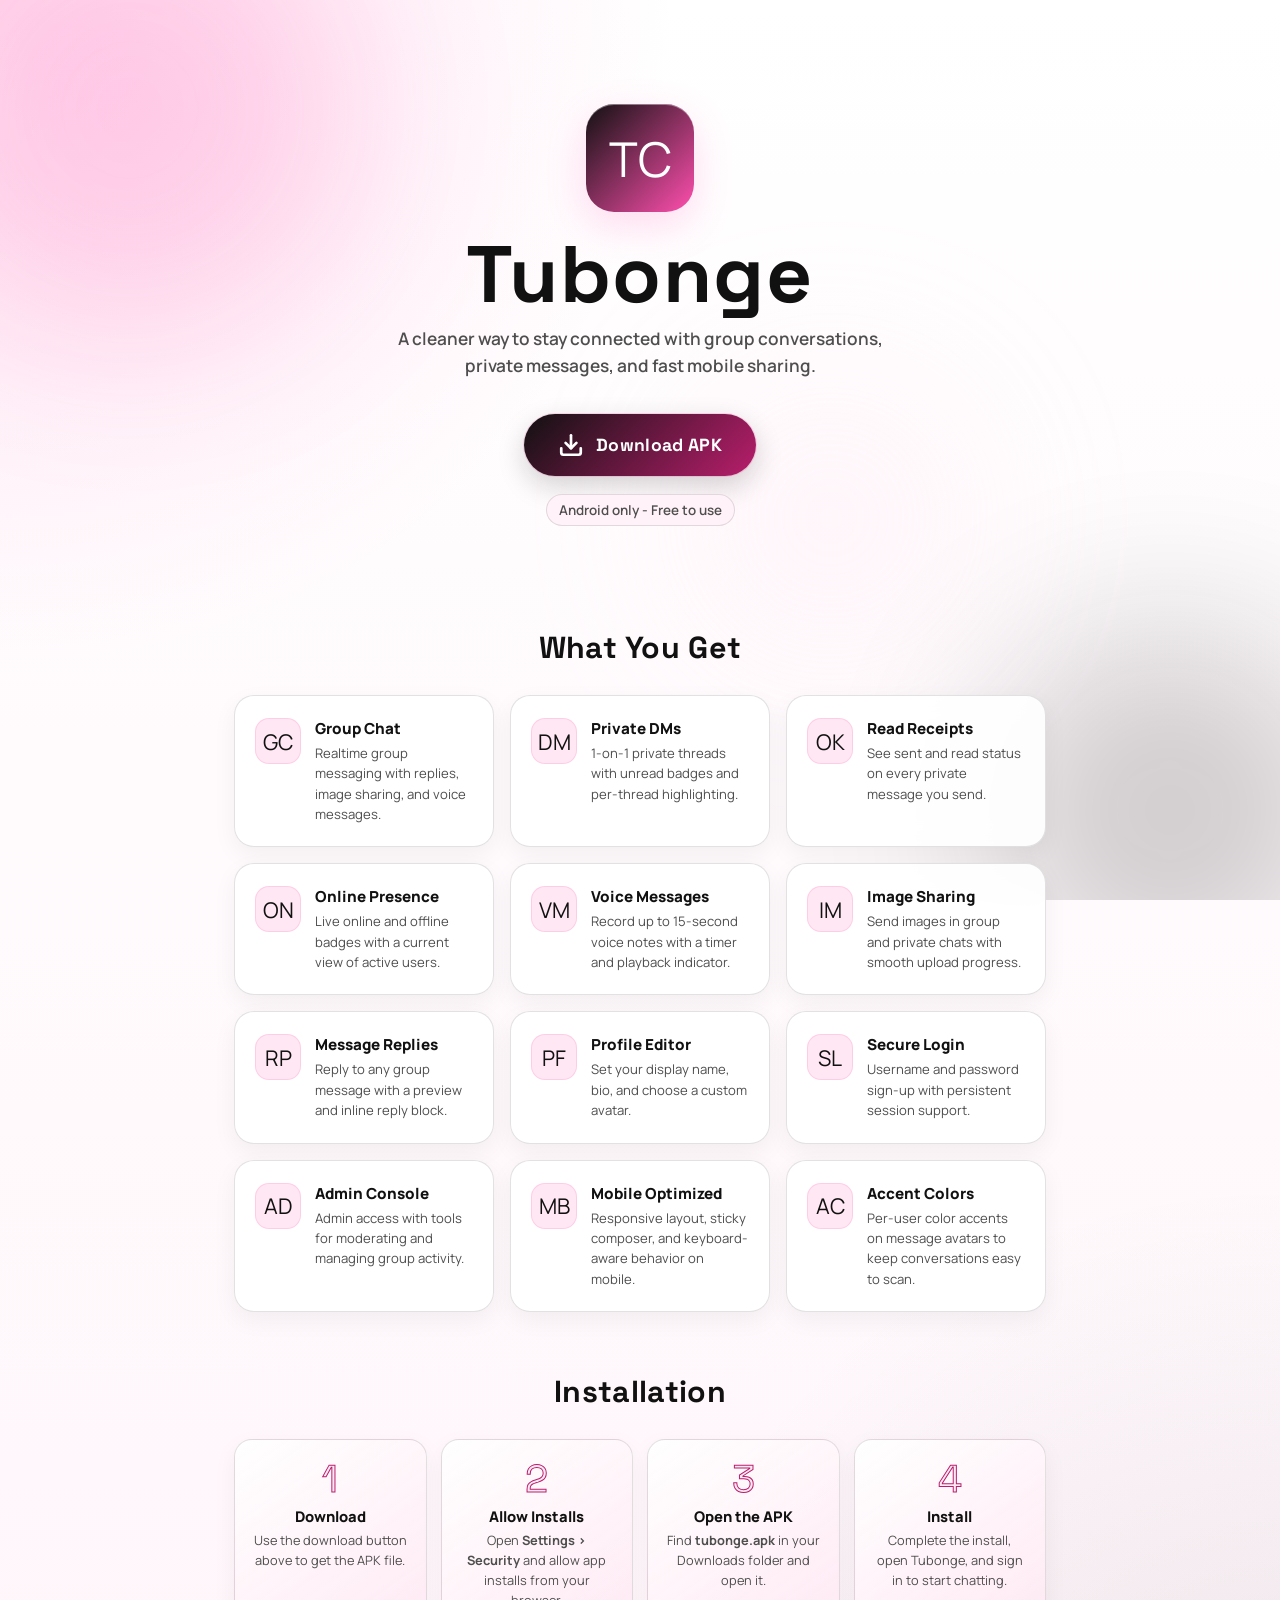
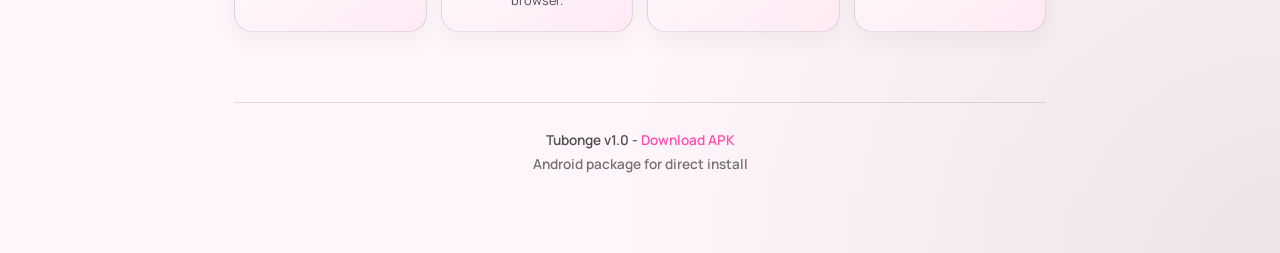
==== index.html @ a9ea0444 "good" ====
<!DOCTYPE html>
<html lang="en">
<head>
  <meta charset="UTF-8" />
  <meta name="viewport" content="width=device-width, initial-scale=1.0" />
  <title>Tubonge - Chat App</title>
  <link href="https://fonts.googleapis.com/css2?family=Manrope:wght@400;500;600;700;800&family=Space+Grotesk:wght@500;700&display=swap" rel="stylesheet" />
  <style>
    *, *::before, *::after { box-sizing: border-box; margin: 0; padding: 0; }

    :root {
      --ink: #111111;
      --ink-soft: #4e4e4e;
      --accent: #ff4fae;
      --accent-strong: #b81e6c;
      --pink-soft: #ffd8ea;
      --pink-mist: #fff2f8;
      --line: rgba(17, 17, 17, 0.12);
      --panel: rgba(255, 255, 255, 0.92);
      --surface: #ffffff;
      --surface-strong: #ffe8f3;
      --white: #ffffff;
    }

    html { scroll-behavior: smooth; }

    body {
      font-family: 'Manrope', sans-serif;
      background:
        radial-gradient(circle at top left, rgba(255, 79, 174, 0.16), transparent 30%),
        radial-gradient(circle at bottom right, rgba(17, 17, 17, 0.08), transparent 30%),
        linear-gradient(180deg, #ffffff 0%, #fff5fa 100%);
      color: var(--ink);
      min-height: 100vh;
      overflow-x: hidden;
    }

    .blob-bg {
      position: fixed;
      inset: 0;
      z-index: 0;
      pointer-events: none;
      overflow: hidden;
    }

    .blob {
      position: absolute;
      border-radius: 50%;
      filter: blur(90px);
      opacity: 0.2;
      animation: drift 14s ease-in-out infinite alternate;
    }

    .blob-1 {
      width: 440px;
      height: 440px;
      background: var(--accent);
      top: -110px;
      left: -90px;
      animation-duration: 16s;
    }

    .blob-2 {
      width: 360px;
      height: 360px;
      background: #111111;
      bottom: -90px;
      right: -70px;
      animation-duration: 12s;
      animation-delay: -4s;
    }

    .blob-3 {
      width: 280px;
      height: 280px;
      background: var(--pink-soft);
      top: 42%;
      left: 54%;
      animation-duration: 18s;
      animation-delay: -7s;
    }

    @keyframes drift {
      from { transform: translate(0, 0) scale(1); }
      to { transform: translate(28px, 36px) scale(1.06); }
    }

    .page {
      position: relative;
      z-index: 1;
      max-width: 860px;
      margin: 0 auto;
      padding: 44px 24px 80px;
    }

    .hero {
      text-align: center;
      padding: 60px 0 42px;
    }

    .app-icon {
      width: 108px;
      height: 108px;
      border-radius: 28px;
      background: linear-gradient(135deg, #111111 0%, var(--accent) 100%);
      margin: 0 auto 24px;
      display: flex;
      align-items: center;
      justify-content: center;
      font-size: 48px;
      color: var(--white);
      box-shadow: 0 14px 40px rgba(255, 79, 174, 0.2), 0 1px 0 rgba(255, 255, 255, 0.4) inset;
      animation: icon-pop 0.6s cubic-bezier(.34, 1.56, .64, 1) both;
    }

    @keyframes icon-pop {
      from { transform: scale(0.6) translateY(8px); opacity: 0; }
      to { transform: scale(1) translateY(0); opacity: 1; }
    }

    .hero h1 {
      font-family: 'Space Grotesk', sans-serif;
      font-size: clamp(3rem, 8vw, 5rem);
      letter-spacing: 0.02em;
      color: var(--ink);
      line-height: 0.96;
      margin-bottom: 12px;
      animation: slide-up 0.5s 0.1s ease both;
    }

    .hero .tagline {
      max-width: 520px;
      margin: 0 auto 34px;
      font-size: 1.08rem;
      color: var(--ink-soft);
      font-weight: 600;
      line-height: 1.6;
      animation: slide-up 0.5s 0.2s ease both;
    }

    @keyframes slide-up {
      from { transform: translateY(24px); opacity: 0; }
      to { transform: translateY(0); opacity: 1; }
    }

    .dl-wrap {
      display: flex;
      justify-content: center;
      gap: 14px;
      flex-wrap: wrap;
      margin-bottom: 18px;
      animation: slide-up 0.5s 0.3s ease both;
    }

    .btn-download {
      display: inline-flex;
      align-items: center;
      gap: 12px;
      background: linear-gradient(135deg, #111111 0%, var(--accent-strong) 100%);
      color: var(--white);
      font-family: 'Space Grotesk', sans-serif;
      font-size: 1.1rem;
      font-weight: 700;
      letter-spacing: 0.02em;
      padding: 18px 34px;
      border-radius: 999px;
      text-decoration: none;
      box-shadow: 0 10px 28px rgba(17, 17, 17, 0.18), 0 0 0 1px rgba(255, 79, 174, 0.18);
      transition: transform 0.18s ease, box-shadow 0.18s ease;
      cursor: pointer;
      border: none;
    }

    .btn-download:hover {
      transform: translateY(-3px);
      box-shadow: 0 16px 32px rgba(17, 17, 17, 0.22), 0 0 0 1px rgba(255, 79, 174, 0.32);
    }

    .btn-download:active { transform: scale(0.98); }
    .btn-download svg { flex-shrink: 0; }

    .dl-note {
      font-size: 0.84rem;
      color: var(--ink-soft);
      font-weight: 600;
      animation: slide-up 0.5s 0.35s ease both;
    }

    .dl-note span {
      display: inline-block;
      padding: 6px 12px;
      border-radius: 999px;
      background: var(--pink-mist);
      border: 1px solid var(--line);
    }

    .section-title {
      font-family: 'Space Grotesk', sans-serif;
      font-size: 1.9rem;
      letter-spacing: 0.01em;
      color: var(--ink);
      text-align: center;
      margin: 60px 0 28px;
    }

    .features {
      display: grid;
      grid-template-columns: repeat(auto-fill, minmax(230px, 1fr));
      gap: 16px;
    }

    .feat {
      background: var(--panel);
      backdrop-filter: blur(12px);
      border: 1px solid var(--line);
      border-radius: 20px;
      padding: 22px 20px;
      display: flex;
      align-items: flex-start;
      gap: 14px;
      transition: transform 0.2s ease, box-shadow 0.2s ease, border-color 0.2s ease;
      animation: slide-up 0.5s ease both;
      box-shadow: 0 8px 24px rgba(17, 17, 17, 0.05);
    }

    .feat:hover {
      transform: translateY(-4px);
      box-shadow: 0 14px 28px rgba(17, 17, 17, 0.08);
      border-color: rgba(255, 79, 174, 0.35);
    }

    .feat-icon {
      font-size: 1.35rem;
      flex-shrink: 0;
      width: 46px;
      height: 46px;
      background: var(--surface-strong);
      border: 1px solid rgba(255, 79, 174, 0.18);
      border-radius: 14px;
      display: flex;
      align-items: center;
      justify-content: center;
    }

    .feat-text h3 {
      font-size: 0.95rem;
      font-weight: 800;
      color: var(--ink);
      margin-bottom: 4px;
    }

    .feat-text p {
      font-size: 0.82rem;
      color: var(--ink-soft);
      line-height: 1.55;
    }

    .feat:nth-child(1)  { animation-delay: 0.05s; }
    .feat:nth-child(2)  { animation-delay: 0.10s; }
    .feat:nth-child(3)  { animation-delay: 0.15s; }
    .feat:nth-child(4)  { animation-delay: 0.20s; }
    .feat:nth-child(5)  { animation-delay: 0.25s; }
    .feat:nth-child(6)  { animation-delay: 0.30s; }
    .feat:nth-child(7)  { animation-delay: 0.35s; }
    .feat:nth-child(8)  { animation-delay: 0.40s; }
    .feat:nth-child(9)  { animation-delay: 0.45s; }
    .feat:nth-child(10) { animation-delay: 0.50s; }
    .feat:nth-child(11) { animation-delay: 0.55s; }
    .feat:nth-child(12) { animation-delay: 0.60s; }

    .steps { margin-top: 60px; }

    .steps-grid {
      display: grid;
      grid-template-columns: repeat(auto-fill, minmax(190px, 1fr));
      gap: 14px;
    }

    .step {
      background: linear-gradient(145deg, rgba(255, 255, 255, 0.96), rgba(255, 232, 243, 0.88));
      border-radius: 18px;
      padding: 20px 18px;
      text-align: center;
      border: 1px solid var(--line);
      position: relative;
      box-shadow: 0 8px 24px rgba(17, 17, 17, 0.05);
    }

    .step-num {
      font-family: 'Space Grotesk', sans-serif;
      font-size: 2.4rem;
      color: var(--surface-strong);
      line-height: 1;
      margin-bottom: 8px;
      -webkit-text-stroke: 1px var(--accent-strong);
    }

    .step h3 {
      font-size: 0.92rem;
      font-weight: 800;
      margin-bottom: 5px;
      color: var(--ink);
    }

    .step p {
      font-size: 0.8rem;
      color: var(--ink-soft);
      line-height: 1.55;
    }

    footer {
      text-align: center;
      margin-top: 70px;
      padding-top: 28px;
      border-top: 1px solid var(--line);
      font-size: 0.85rem;
      color: var(--ink-soft);
      font-weight: 600;
    }

    footer a {
      color: var(--accent);
      text-decoration: none;
    }

    footer a:hover { text-decoration: underline; }

    @media (max-width: 640px) {
      .page { padding: 32px 18px 64px; }
      .hero { padding-top: 42px; }
      .btn-download { width: 100%; justify-content: center; }
    }
  </style>
</head>
<body>
  <div class="blob-bg">
    <div class="blob blob-1"></div>
    <div class="blob blob-2"></div>
    <div class="blob blob-3"></div>
  </div>

  <div class="page">
    <div class="hero">
      <div class="app-icon">TC</div>
      <h1>Tubonge</h1>
      <p class="tagline">A cleaner way to stay connected with group conversations, private messages, and fast mobile sharing.</p>

      <div class="dl-wrap">
        <a class="btn-download" href="tubonge.apk" download id="dlBtn">
          <svg width="26" height="26" viewBox="0 0 24 24" fill="none" stroke="currentColor" stroke-width="2.5" stroke-linecap="round" stroke-linejoin="round" aria-hidden="true">
            <path d="M21 15v4a2 2 0 0 1-2 2H5a2 2 0 0 1-2-2v-4" />
            <polyline points="7 10 12 15 17 10" />
            <line x1="12" y1="15" x2="12" y2="3" />
          </svg>
          Download APK
        </a>
      </div>

      <p class="dl-note"><span>Android only - Free to use</span></p>
    </div>

    <h2 class="section-title">What You Get</h2>
    <div class="features">
      <div class="feat">
        <div class="feat-icon">GC</div>
        <div class="feat-text">
          <h3>Group Chat</h3>
          <p>Realtime group messaging with replies, image sharing, and voice messages.</p>
        </div>
      </div>
      <div class="feat">
        <div class="feat-icon">DM</div>
        <div class="feat-text">
          <h3>Private DMs</h3>
          <p>1-on-1 private threads with unread badges and per-thread highlighting.</p>
        </div>
      </div>
      <div class="feat">
        <div class="feat-icon">OK</div>
        <div class="feat-text">
          <h3>Read Receipts</h3>
          <p>See sent and read status on every private message you send.</p>
        </div>
      </div>
      <div class="feat">
        <div class="feat-icon">ON</div>
        <div class="feat-text">
          <h3>Online Presence</h3>
          <p>Live online and offline badges with a current view of active users.</p>
        </div>
      </div>
      <div class="feat">
        <div class="feat-icon">VM</div>
        <div class="feat-text">
          <h3>Voice Messages</h3>
          <p>Record up to 15-second voice notes with a timer and playback indicator.</p>
        </div>
      </div>
      <div class="feat">
        <div class="feat-icon">IM</div>
        <div class="feat-text">
          <h3>Image Sharing</h3>
          <p>Send images in group and private chats with smooth upload progress.</p>
        </div>
      </div>
      <div class="feat">
        <div class="feat-icon">RP</div>
        <div class="feat-text">
          <h3>Message Replies</h3>
          <p>Reply to any group message with a preview and inline reply block.</p>
        </div>
      </div>
      <div class="feat">
        <div class="feat-icon">PF</div>
        <div class="feat-text">
          <h3>Profile Editor</h3>
          <p>Set your display name, bio, and choose a custom avatar.</p>
        </div>
      </div>
      <div class="feat">
        <div class="feat-icon">SL</div>
        <div class="feat-text">
          <h3>Secure Login</h3>
          <p>Username and password sign-up with persistent session support.</p>
        </div>
      </div>
      <div class="feat">
        <div class="feat-icon">AD</div>
        <div class="feat-text">
          <h3>Admin Console</h3>
          <p>Admin access with tools for moderating and managing group activity.</p>
        </div>
      </div>
      <div class="feat">
        <div class="feat-icon">MB</div>
        <div class="feat-text">
          <h3>Mobile Optimized</h3>
          <p>Responsive layout, sticky composer, and keyboard-aware behavior on mobile.</p>
        </div>
      </div>
      <div class="feat">
        <div class="feat-icon">AC</div>
        <div class="feat-text">
          <h3>Accent Colors</h3>
          <p>Per-user color accents on message avatars to keep conversations easy to scan.</p>
        </div>
      </div>
    </div>

    <div class="steps">
      <h2 class="section-title">Installation</h2>
      <div class="steps-grid">
        <div class="step">
          <div class="step-num">1</div>
          <h3>Download</h3>
          <p>Use the download button above to get the APK file.</p>
        </div>
        <div class="step">
          <div class="step-num">2</div>
          <h3>Allow Installs</h3>
          <p>Open <strong>Settings &gt; Security</strong> and allow app installs from your browser.</p>
        </div>
        <div class="step">
          <div class="step-num">3</div>
          <h3>Open the APK</h3>
          <p>Find <strong>tubonge.apk</strong> in your Downloads folder and open it.</p>
        </div>
        <div class="step">
          <div class="step-num">4</div>
          <h3>Install</h3>
          <p>Complete the install, open Tubonge, and sign in to start chatting.</p>
        </div>
      </div>
    </div>

    <footer>
      <p>Tubonge v1.0 - <a href="tubonge.apk" download>Download APK</a></p>
      <p style="margin-top: 6px; opacity: 0.78;">Android package for direct install</p>
    </footer>
  </div>
</body>
</html>
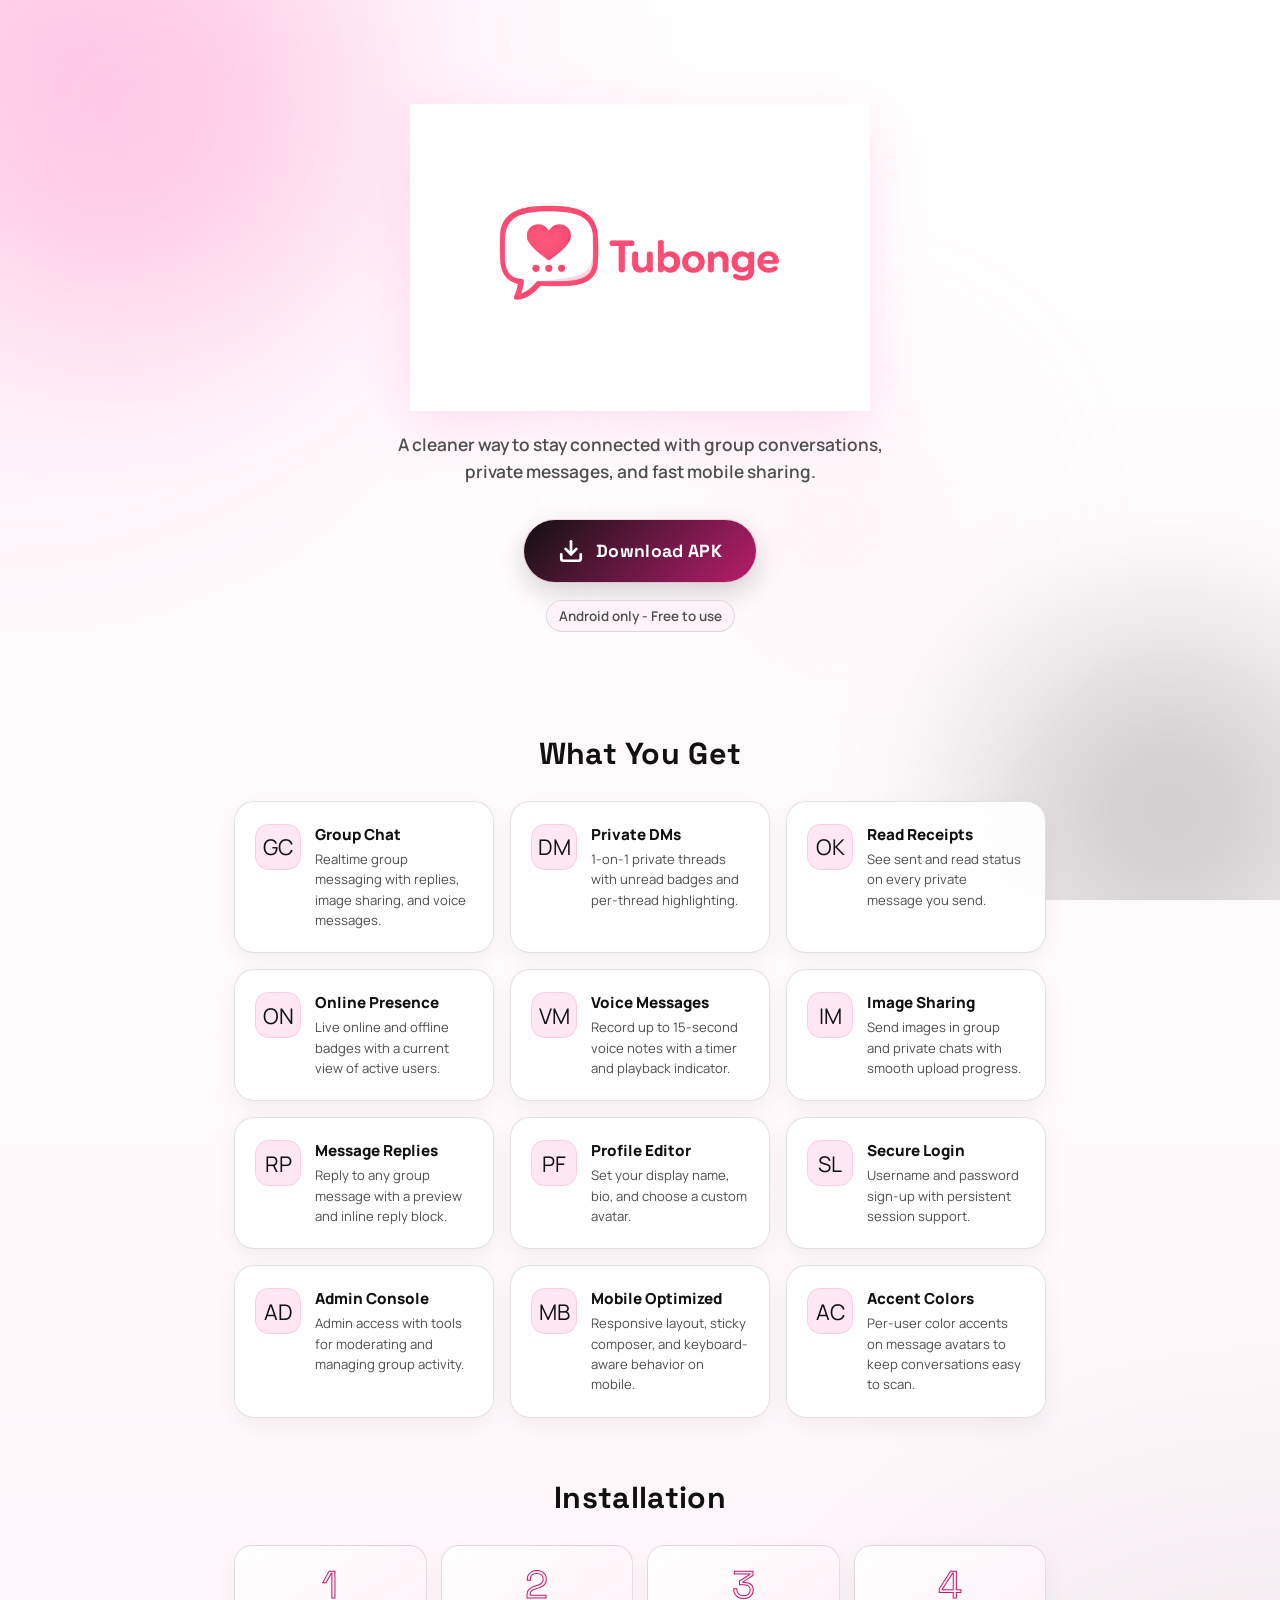
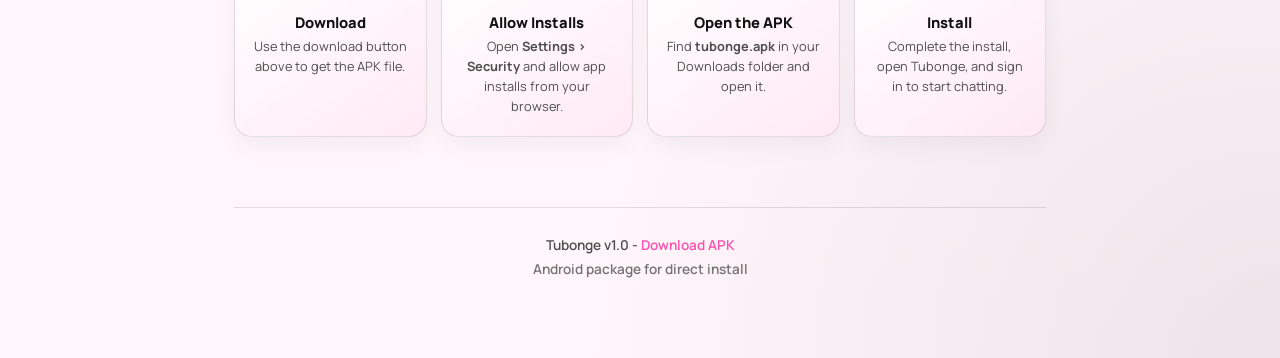
==== commit 50819474: "logo" ====
--- a/index.html
+++ b/index.html
@@ -98,24 +98,29 @@
       padding: 60px 0 42px;
     }
 
-    .app-icon {
-      width: 108px;
-      height: 108px;
-      border-radius: 28px;
-      background: linear-gradient(135deg, #111111 0%, var(--accent) 100%);
-      margin: 0 auto 24px;
-      display: flex;
-      align-items: center;
-      justify-content: center;
-      font-size: 48px;
-      color: var(--white);
-      box-shadow: 0 14px 40px rgba(255, 79, 174, 0.2), 0 1px 0 rgba(255, 255, 255, 0.4) inset;
+    .hero-logo {
+      display: block;
+      width: min(460px, 88vw);
+      margin: 0 auto 20px;
+      filter: drop-shadow(0 16px 30px rgba(255, 79, 174, 0.16));
       animation: icon-pop 0.6s cubic-bezier(.34, 1.56, .64, 1) both;
     }
 
     @keyframes icon-pop {
       from { transform: scale(0.6) translateY(8px); opacity: 0; }
       to { transform: scale(1) translateY(0); opacity: 1; }
+    }
+
+    .sr-only {
+      position: absolute;
+      width: 1px;
+      height: 1px;
+      padding: 0;
+      margin: -1px;
+      overflow: hidden;
+      clip: rect(0, 0, 0, 0);
+      white-space: nowrap;
+      border: 0;
     }
 
     .hero h1 {
@@ -341,8 +346,8 @@
 
   <div class="page">
     <div class="hero">
-      <div class="app-icon">TC</div>
-      <h1>Tubonge</h1>
+      <img class="hero-logo" src="logo2.png" alt="Tubonge logo" loading="eager" decoding="async" />
+      <h1 class="sr-only">Tubonge</h1>
       <p class="tagline">A cleaner way to stay connected with group conversations, private messages, and fast mobile sharing.</p>
 
       <div class="dl-wrap">
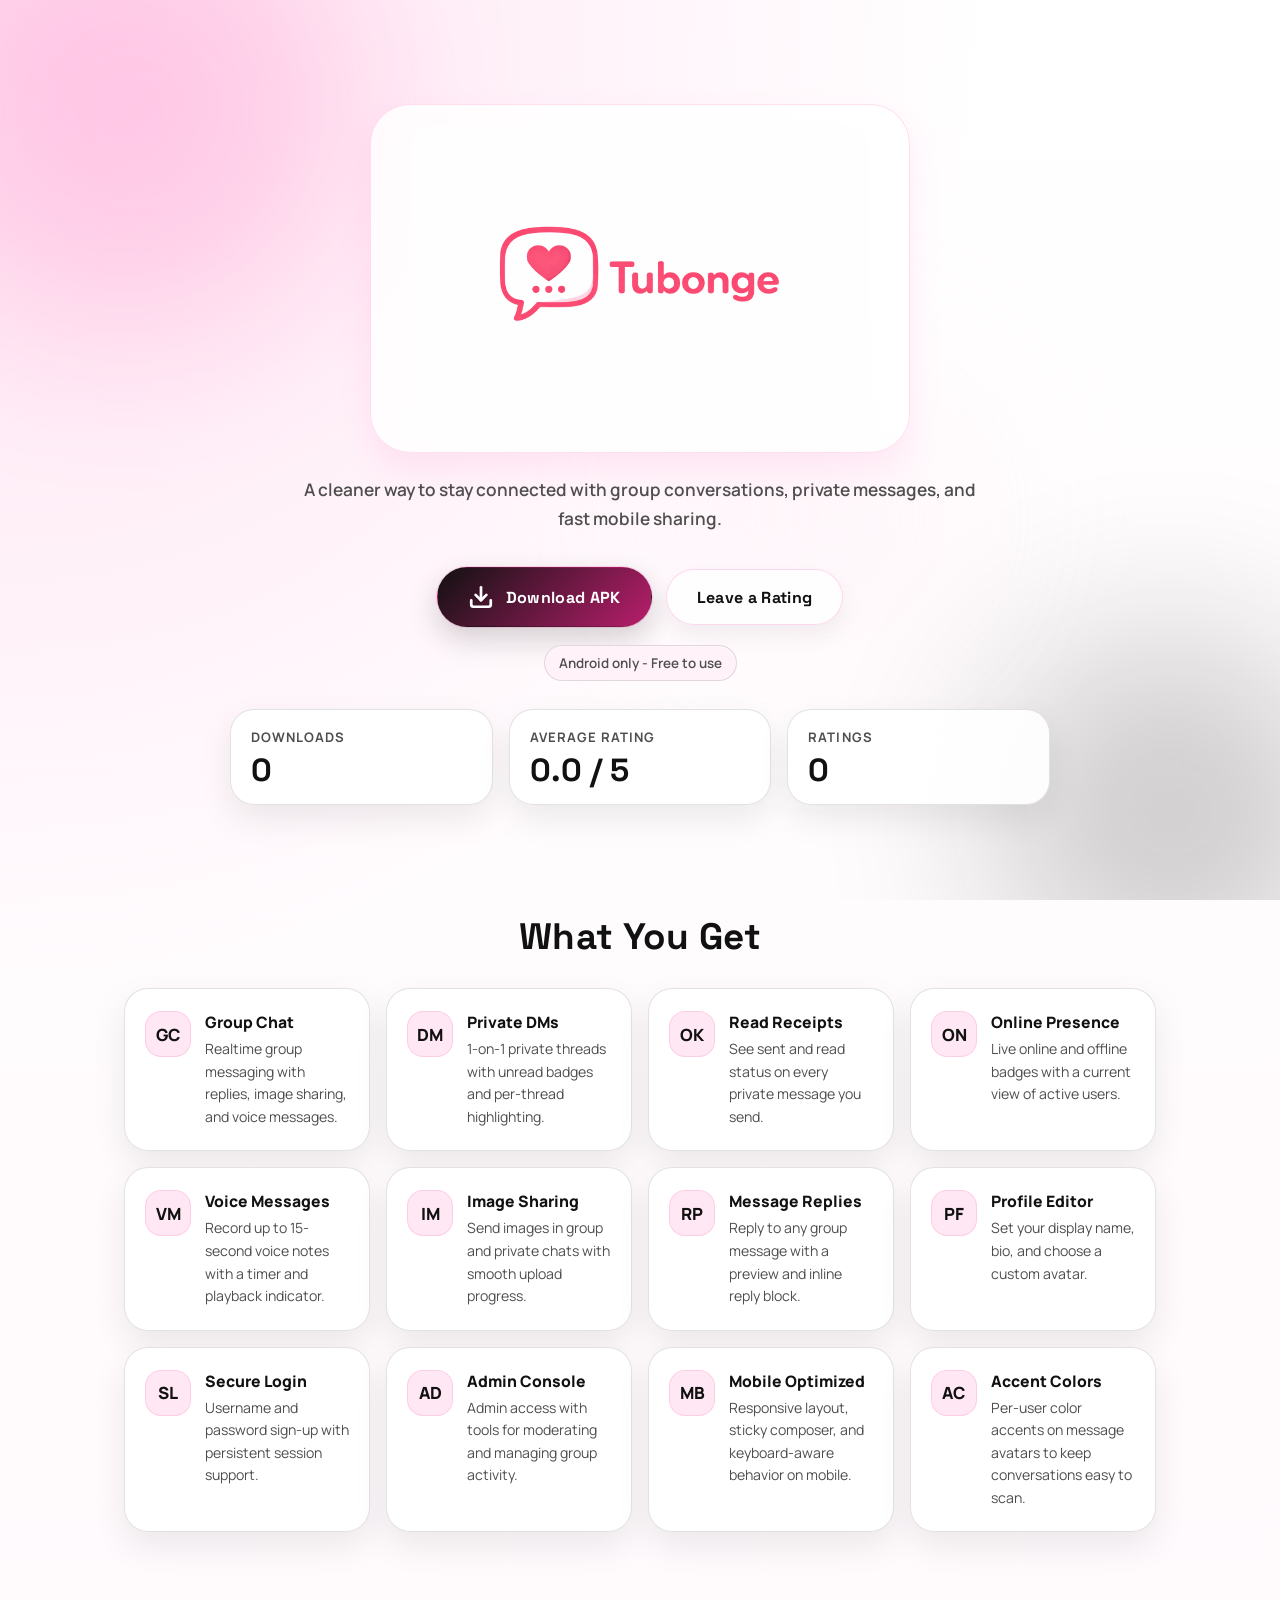
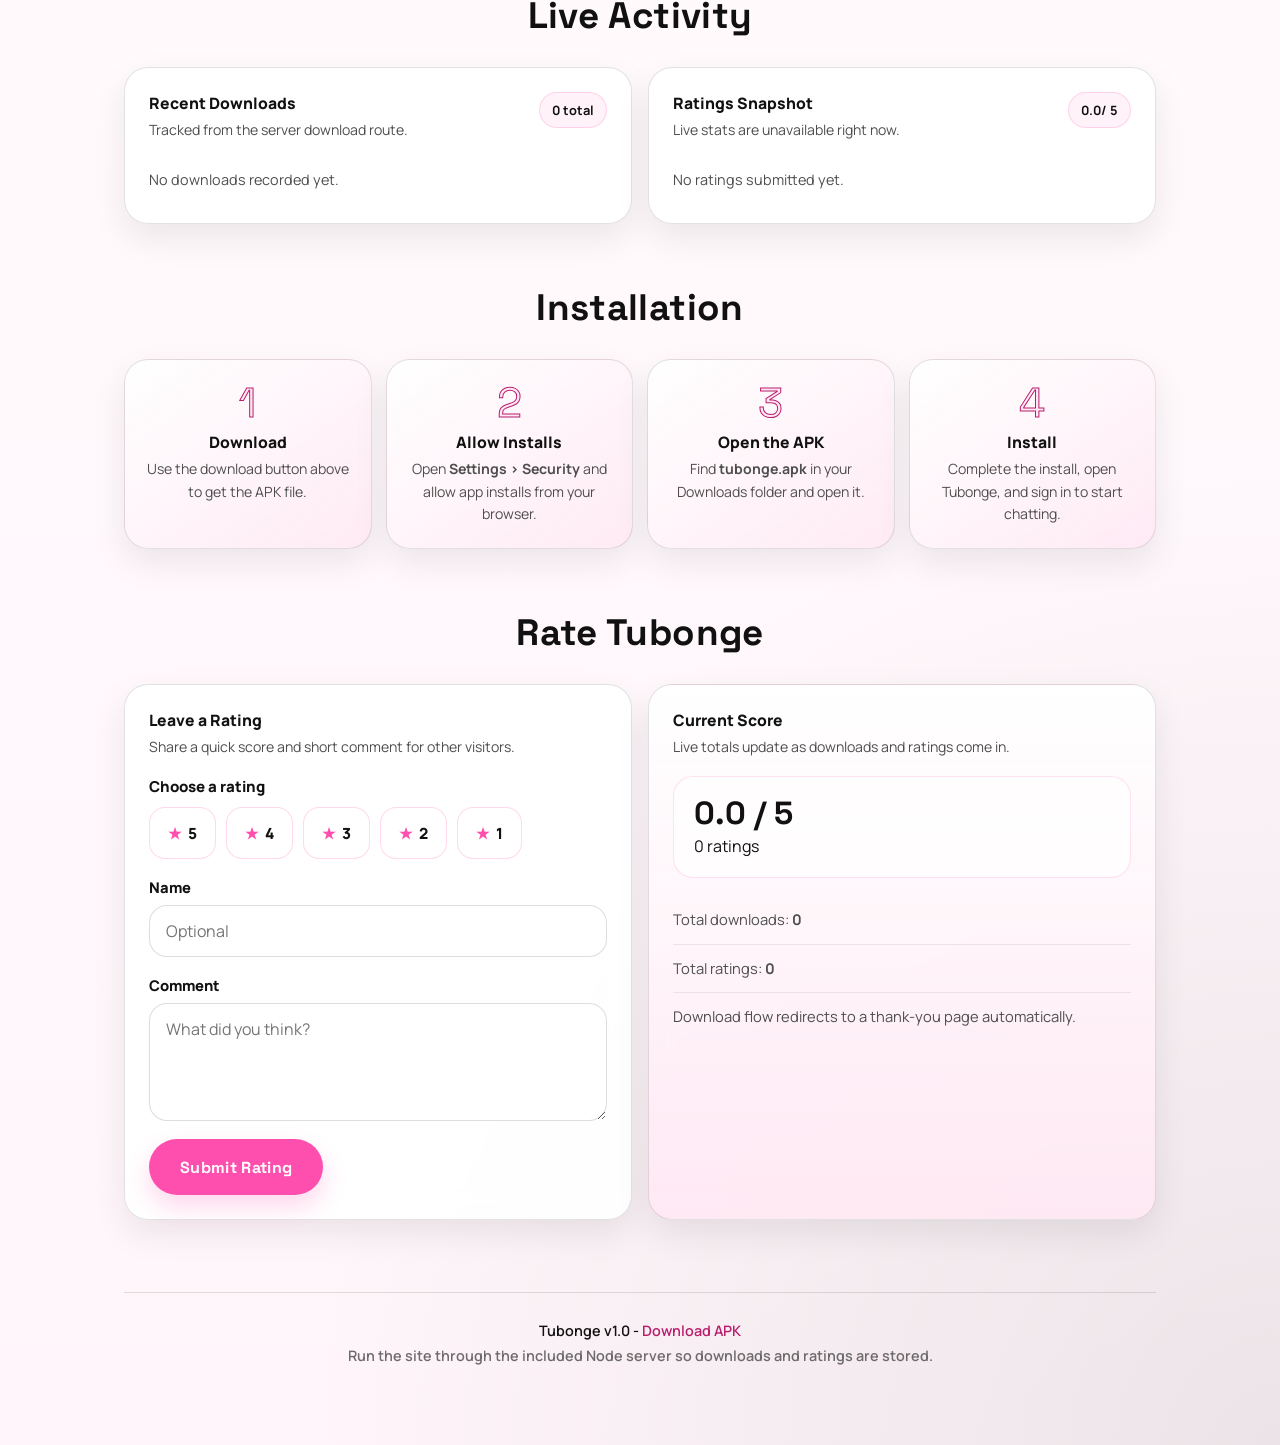
==== commit e19b4964: "thank u page download counter" ====
--- a/index.html
+++ b/index.html
@@ -4,354 +4,28 @@
   <meta charset="UTF-8" />
   <meta name="viewport" content="width=device-width, initial-scale=1.0" />
   <title>Tubonge - Chat App</title>
+  <link rel="preconnect" href="https://fonts.googleapis.com" />
+  <link rel="preconnect" href="https://fonts.gstatic.com" crossorigin />
   <link href="https://fonts.googleapis.com/css2?family=Manrope:wght@400;500;600;700;800&family=Space+Grotesk:wght@500;700&display=swap" rel="stylesheet" />
-  <style>
-    *, *::before, *::after { box-sizing: border-box; margin: 0; padding: 0; }
-
-    :root {
-      --ink: #111111;
-      --ink-soft: #4e4e4e;
-      --accent: #ff4fae;
-      --accent-strong: #b81e6c;
-      --pink-soft: #ffd8ea;
-      --pink-mist: #fff2f8;
-      --line: rgba(17, 17, 17, 0.12);
-      --panel: rgba(255, 255, 255, 0.92);
-      --surface: #ffffff;
-      --surface-strong: #ffe8f3;
-      --white: #ffffff;
-    }
-
-    html { scroll-behavior: smooth; }
-
-    body {
-      font-family: 'Manrope', sans-serif;
-      background:
-        radial-gradient(circle at top left, rgba(255, 79, 174, 0.16), transparent 30%),
-        radial-gradient(circle at bottom right, rgba(17, 17, 17, 0.08), transparent 30%),
-        linear-gradient(180deg, #ffffff 0%, #fff5fa 100%);
-      color: var(--ink);
-      min-height: 100vh;
-      overflow-x: hidden;
-    }
-
-    .blob-bg {
-      position: fixed;
-      inset: 0;
-      z-index: 0;
-      pointer-events: none;
-      overflow: hidden;
-    }
-
-    .blob {
-      position: absolute;
-      border-radius: 50%;
-      filter: blur(90px);
-      opacity: 0.2;
-      animation: drift 14s ease-in-out infinite alternate;
-    }
-
-    .blob-1 {
-      width: 440px;
-      height: 440px;
-      background: var(--accent);
-      top: -110px;
-      left: -90px;
-      animation-duration: 16s;
-    }
-
-    .blob-2 {
-      width: 360px;
-      height: 360px;
-      background: #111111;
-      bottom: -90px;
-      right: -70px;
-      animation-duration: 12s;
-      animation-delay: -4s;
-    }
-
-    .blob-3 {
-      width: 280px;
-      height: 280px;
-      background: var(--pink-soft);
-      top: 42%;
-      left: 54%;
-      animation-duration: 18s;
-      animation-delay: -7s;
-    }
-
-    @keyframes drift {
-      from { transform: translate(0, 0) scale(1); }
-      to { transform: translate(28px, 36px) scale(1.06); }
-    }
-
-    .page {
-      position: relative;
-      z-index: 1;
-      max-width: 860px;
-      margin: 0 auto;
-      padding: 44px 24px 80px;
-    }
-
-    .hero {
-      text-align: center;
-      padding: 60px 0 42px;
-    }
-
-    .hero-logo {
-      display: block;
-      width: min(460px, 88vw);
-      margin: 0 auto 20px;
-      filter: drop-shadow(0 16px 30px rgba(255, 79, 174, 0.16));
-      animation: icon-pop 0.6s cubic-bezier(.34, 1.56, .64, 1) both;
-    }
-
-    @keyframes icon-pop {
-      from { transform: scale(0.6) translateY(8px); opacity: 0; }
-      to { transform: scale(1) translateY(0); opacity: 1; }
-    }
-
-    .sr-only {
-      position: absolute;
-      width: 1px;
-      height: 1px;
-      padding: 0;
-      margin: -1px;
-      overflow: hidden;
-      clip: rect(0, 0, 0, 0);
-      white-space: nowrap;
-      border: 0;
-    }
-
-    .hero h1 {
-      font-family: 'Space Grotesk', sans-serif;
-      font-size: clamp(3rem, 8vw, 5rem);
-      letter-spacing: 0.02em;
-      color: var(--ink);
-      line-height: 0.96;
-      margin-bottom: 12px;
-      animation: slide-up 0.5s 0.1s ease both;
-    }
-
-    .hero .tagline {
-      max-width: 520px;
-      margin: 0 auto 34px;
-      font-size: 1.08rem;
-      color: var(--ink-soft);
-      font-weight: 600;
-      line-height: 1.6;
-      animation: slide-up 0.5s 0.2s ease both;
-    }
-
-    @keyframes slide-up {
-      from { transform: translateY(24px); opacity: 0; }
-      to { transform: translateY(0); opacity: 1; }
-    }
-
-    .dl-wrap {
-      display: flex;
-      justify-content: center;
-      gap: 14px;
-      flex-wrap: wrap;
-      margin-bottom: 18px;
-      animation: slide-up 0.5s 0.3s ease both;
-    }
-
-    .btn-download {
-      display: inline-flex;
-      align-items: center;
-      gap: 12px;
-      background: linear-gradient(135deg, #111111 0%, var(--accent-strong) 100%);
-      color: var(--white);
-      font-family: 'Space Grotesk', sans-serif;
-      font-size: 1.1rem;
-      font-weight: 700;
-      letter-spacing: 0.02em;
-      padding: 18px 34px;
-      border-radius: 999px;
-      text-decoration: none;
-      box-shadow: 0 10px 28px rgba(17, 17, 17, 0.18), 0 0 0 1px rgba(255, 79, 174, 0.18);
-      transition: transform 0.18s ease, box-shadow 0.18s ease;
-      cursor: pointer;
-      border: none;
-    }
-
-    .btn-download:hover {
-      transform: translateY(-3px);
-      box-shadow: 0 16px 32px rgba(17, 17, 17, 0.22), 0 0 0 1px rgba(255, 79, 174, 0.32);
-    }
-
-    .btn-download:active { transform: scale(0.98); }
-    .btn-download svg { flex-shrink: 0; }
-
-    .dl-note {
-      font-size: 0.84rem;
-      color: var(--ink-soft);
-      font-weight: 600;
-      animation: slide-up 0.5s 0.35s ease both;
-    }
-
-    .dl-note span {
-      display: inline-block;
-      padding: 6px 12px;
-      border-radius: 999px;
-      background: var(--pink-mist);
-      border: 1px solid var(--line);
-    }
-
-    .section-title {
-      font-family: 'Space Grotesk', sans-serif;
-      font-size: 1.9rem;
-      letter-spacing: 0.01em;
-      color: var(--ink);
-      text-align: center;
-      margin: 60px 0 28px;
-    }
-
-    .features {
-      display: grid;
-      grid-template-columns: repeat(auto-fill, minmax(230px, 1fr));
-      gap: 16px;
-    }
-
-    .feat {
-      background: var(--panel);
-      backdrop-filter: blur(12px);
-      border: 1px solid var(--line);
-      border-radius: 20px;
-      padding: 22px 20px;
-      display: flex;
-      align-items: flex-start;
-      gap: 14px;
-      transition: transform 0.2s ease, box-shadow 0.2s ease, border-color 0.2s ease;
-      animation: slide-up 0.5s ease both;
-      box-shadow: 0 8px 24px rgba(17, 17, 17, 0.05);
-    }
-
-    .feat:hover {
-      transform: translateY(-4px);
-      box-shadow: 0 14px 28px rgba(17, 17, 17, 0.08);
-      border-color: rgba(255, 79, 174, 0.35);
-    }
-
-    .feat-icon {
-      font-size: 1.35rem;
-      flex-shrink: 0;
-      width: 46px;
-      height: 46px;
-      background: var(--surface-strong);
-      border: 1px solid rgba(255, 79, 174, 0.18);
-      border-radius: 14px;
-      display: flex;
-      align-items: center;
-      justify-content: center;
-    }
-
-    .feat-text h3 {
-      font-size: 0.95rem;
-      font-weight: 800;
-      color: var(--ink);
-      margin-bottom: 4px;
-    }
-
-    .feat-text p {
-      font-size: 0.82rem;
-      color: var(--ink-soft);
-      line-height: 1.55;
-    }
-
-    .feat:nth-child(1)  { animation-delay: 0.05s; }
-    .feat:nth-child(2)  { animation-delay: 0.10s; }
-    .feat:nth-child(3)  { animation-delay: 0.15s; }
-    .feat:nth-child(4)  { animation-delay: 0.20s; }
-    .feat:nth-child(5)  { animation-delay: 0.25s; }
-    .feat:nth-child(6)  { animation-delay: 0.30s; }
-    .feat:nth-child(7)  { animation-delay: 0.35s; }
-    .feat:nth-child(8)  { animation-delay: 0.40s; }
-    .feat:nth-child(9)  { animation-delay: 0.45s; }
-    .feat:nth-child(10) { animation-delay: 0.50s; }
-    .feat:nth-child(11) { animation-delay: 0.55s; }
-    .feat:nth-child(12) { animation-delay: 0.60s; }
-
-    .steps { margin-top: 60px; }
-
-    .steps-grid {
-      display: grid;
-      grid-template-columns: repeat(auto-fill, minmax(190px, 1fr));
-      gap: 14px;
-    }
-
-    .step {
-      background: linear-gradient(145deg, rgba(255, 255, 255, 0.96), rgba(255, 232, 243, 0.88));
-      border-radius: 18px;
-      padding: 20px 18px;
-      text-align: center;
-      border: 1px solid var(--line);
-      position: relative;
-      box-shadow: 0 8px 24px rgba(17, 17, 17, 0.05);
-    }
-
-    .step-num {
-      font-family: 'Space Grotesk', sans-serif;
-      font-size: 2.4rem;
-      color: var(--surface-strong);
-      line-height: 1;
-      margin-bottom: 8px;
-      -webkit-text-stroke: 1px var(--accent-strong);
-    }
-
-    .step h3 {
-      font-size: 0.92rem;
-      font-weight: 800;
-      margin-bottom: 5px;
-      color: var(--ink);
-    }
-
-    .step p {
-      font-size: 0.8rem;
-      color: var(--ink-soft);
-      line-height: 1.55;
-    }
-
-    footer {
-      text-align: center;
-      margin-top: 70px;
-      padding-top: 28px;
-      border-top: 1px solid var(--line);
-      font-size: 0.85rem;
-      color: var(--ink-soft);
-      font-weight: 600;
-    }
-
-    footer a {
-      color: var(--accent);
-      text-decoration: none;
-    }
-
-    footer a:hover { text-decoration: underline; }
-
-    @media (max-width: 640px) {
-      .page { padding: 32px 18px 64px; }
-      .hero { padding-top: 42px; }
-      .btn-download { width: 100%; justify-content: center; }
-    }
-  </style>
+  <link rel="stylesheet" href="styles.css" />
 </head>
 <body>
-  <div class="blob-bg">
+  <div class="blob-bg" aria-hidden="true">
     <div class="blob blob-1"></div>
     <div class="blob blob-2"></div>
     <div class="blob blob-3"></div>
   </div>
 
-  <div class="page">
-    <div class="hero">
-      <img class="hero-logo" src="logo2.png" alt="Tubonge logo" loading="eager" decoding="async" />
+  <main class="page">
+    <section class="hero">
+      <div class="hero-brand">
+        <img class="hero-logo" src="logo2.png" alt="Tubonge logo" loading="eager" decoding="async" />
+      </div>
       <h1 class="sr-only">Tubonge</h1>
       <p class="tagline">A cleaner way to stay connected with group conversations, private messages, and fast mobile sharing.</p>
 
       <div class="dl-wrap">
-        <a class="btn-download" href="tubonge.apk" download id="dlBtn">
+        <a class="btn-download" href="/download/tubonge.apk" download id="dlBtn">
           <svg width="26" height="26" viewBox="0 0 24 24" fill="none" stroke="currentColor" stroke-width="2.5" stroke-linecap="round" stroke-linejoin="round" aria-hidden="true">
             <path d="M21 15v4a2 2 0 0 1-2 2H5a2 2 0 0 1-2-2v-4" />
             <polyline points="7 10 12 15 17 10" />
@@ -359,129 +33,255 @@
           </svg>
           Download APK
         </a>
+        <a class="btn-secondary" href="#rating-section">Leave a Rating</a>
       </div>
 
       <p class="dl-note"><span>Android only - Free to use</span></p>
-    </div>
-
-    <h2 class="section-title">What You Get</h2>
-    <div class="features">
-      <div class="feat">
-        <div class="feat-icon">GC</div>
-        <div class="feat-text">
-          <h3>Group Chat</h3>
-          <p>Realtime group messaging with replies, image sharing, and voice messages.</p>
-        </div>
-      </div>
-      <div class="feat">
-        <div class="feat-icon">DM</div>
-        <div class="feat-text">
-          <h3>Private DMs</h3>
-          <p>1-on-1 private threads with unread badges and per-thread highlighting.</p>
-        </div>
-      </div>
-      <div class="feat">
-        <div class="feat-icon">OK</div>
-        <div class="feat-text">
-          <h3>Read Receipts</h3>
-          <p>See sent and read status on every private message you send.</p>
-        </div>
-      </div>
-      <div class="feat">
-        <div class="feat-icon">ON</div>
-        <div class="feat-text">
-          <h3>Online Presence</h3>
-          <p>Live online and offline badges with a current view of active users.</p>
-        </div>
-      </div>
-      <div class="feat">
-        <div class="feat-icon">VM</div>
-        <div class="feat-text">
-          <h3>Voice Messages</h3>
-          <p>Record up to 15-second voice notes with a timer and playback indicator.</p>
-        </div>
-      </div>
-      <div class="feat">
-        <div class="feat-icon">IM</div>
-        <div class="feat-text">
-          <h3>Image Sharing</h3>
-          <p>Send images in group and private chats with smooth upload progress.</p>
-        </div>
-      </div>
-      <div class="feat">
-        <div class="feat-icon">RP</div>
-        <div class="feat-text">
-          <h3>Message Replies</h3>
-          <p>Reply to any group message with a preview and inline reply block.</p>
-        </div>
-      </div>
-      <div class="feat">
-        <div class="feat-icon">PF</div>
-        <div class="feat-text">
-          <h3>Profile Editor</h3>
-          <p>Set your display name, bio, and choose a custom avatar.</p>
-        </div>
-      </div>
-      <div class="feat">
-        <div class="feat-icon">SL</div>
-        <div class="feat-text">
-          <h3>Secure Login</h3>
-          <p>Username and password sign-up with persistent session support.</p>
-        </div>
-      </div>
-      <div class="feat">
-        <div class="feat-icon">AD</div>
-        <div class="feat-text">
-          <h3>Admin Console</h3>
-          <p>Admin access with tools for moderating and managing group activity.</p>
-        </div>
-      </div>
-      <div class="feat">
-        <div class="feat-icon">MB</div>
-        <div class="feat-text">
-          <h3>Mobile Optimized</h3>
-          <p>Responsive layout, sticky composer, and keyboard-aware behavior on mobile.</p>
-        </div>
-      </div>
-      <div class="feat">
-        <div class="feat-icon">AC</div>
-        <div class="feat-text">
-          <h3>Accent Colors</h3>
-          <p>Per-user color accents on message avatars to keep conversations easy to scan.</p>
-        </div>
-      </div>
-    </div>
-
-    <div class="steps">
-      <h2 class="section-title">Installation</h2>
+
+      <div class="hero-metrics">
+        <article class="metric-card compact">
+          <span class="metric-label">Downloads</span>
+          <strong class="metric-value" data-download-count>0</strong>
+        </article>
+        <article class="metric-card compact">
+          <span class="metric-label">Average Rating</span>
+          <strong class="metric-value"><span data-average-rating>0.0</span> / 5</strong>
+        </article>
+        <article class="metric-card compact">
+          <span class="metric-label">Ratings</span>
+          <strong class="metric-value" data-rating-count>0</strong>
+        </article>
+      </div>
+    </section>
+
+    <section aria-labelledby="features-title">
+      <h2 class="section-title" id="features-title">What You Get</h2>
+      <div class="features">
+        <article class="feat">
+          <div class="feat-icon">GC</div>
+          <div class="feat-text">
+            <h3>Group Chat</h3>
+            <p>Realtime group messaging with replies, image sharing, and voice messages.</p>
+          </div>
+        </article>
+        <article class="feat">
+          <div class="feat-icon">DM</div>
+          <div class="feat-text">
+            <h3>Private DMs</h3>
+            <p>1-on-1 private threads with unread badges and per-thread highlighting.</p>
+          </div>
+        </article>
+        <article class="feat">
+          <div class="feat-icon">OK</div>
+          <div class="feat-text">
+            <h3>Read Receipts</h3>
+            <p>See sent and read status on every private message you send.</p>
+          </div>
+        </article>
+        <article class="feat">
+          <div class="feat-icon">ON</div>
+          <div class="feat-text">
+            <h3>Online Presence</h3>
+            <p>Live online and offline badges with a current view of active users.</p>
+          </div>
+        </article>
+        <article class="feat">
+          <div class="feat-icon">VM</div>
+          <div class="feat-text">
+            <h3>Voice Messages</h3>
+            <p>Record up to 15-second voice notes with a timer and playback indicator.</p>
+          </div>
+        </article>
+        <article class="feat">
+          <div class="feat-icon">IM</div>
+          <div class="feat-text">
+            <h3>Image Sharing</h3>
+            <p>Send images in group and private chats with smooth upload progress.</p>
+          </div>
+        </article>
+        <article class="feat">
+          <div class="feat-icon">RP</div>
+          <div class="feat-text">
+            <h3>Message Replies</h3>
+            <p>Reply to any group message with a preview and inline reply block.</p>
+          </div>
+        </article>
+        <article class="feat">
+          <div class="feat-icon">PF</div>
+          <div class="feat-text">
+            <h3>Profile Editor</h3>
+            <p>Set your display name, bio, and choose a custom avatar.</p>
+          </div>
+        </article>
+        <article class="feat">
+          <div class="feat-icon">SL</div>
+          <div class="feat-text">
+            <h3>Secure Login</h3>
+            <p>Username and password sign-up with persistent session support.</p>
+          </div>
+        </article>
+        <article class="feat">
+          <div class="feat-icon">AD</div>
+          <div class="feat-text">
+            <h3>Admin Console</h3>
+            <p>Admin access with tools for moderating and managing group activity.</p>
+          </div>
+        </article>
+        <article class="feat">
+          <div class="feat-icon">MB</div>
+          <div class="feat-text">
+            <h3>Mobile Optimized</h3>
+            <p>Responsive layout, sticky composer, and keyboard-aware behavior on mobile.</p>
+          </div>
+        </article>
+        <article class="feat">
+          <div class="feat-icon">AC</div>
+          <div class="feat-text">
+            <h3>Accent Colors</h3>
+            <p>Per-user color accents on message avatars to keep conversations easy to scan.</p>
+          </div>
+        </article>
+      </div>
+    </section>
+
+    <section aria-labelledby="activity-title">
+      <h2 class="section-title" id="activity-title">Live Activity</h2>
+      <div class="info-grid">
+        <article class="panel-card">
+          <div class="panel-head">
+            <div>
+              <h3>Recent Downloads</h3>
+              <p>Tracked from the server download route.</p>
+            </div>
+            <span class="pill" data-download-count>0 total</span>
+          </div>
+          <ul class="activity-list" data-download-list>
+            <li class="empty-state">No downloads recorded yet.</li>
+          </ul>
+        </article>
+
+        <article class="panel-card">
+          <div class="panel-head">
+            <div>
+              <h3>Ratings Snapshot</h3>
+              <p data-rating-summary>Be the first person to rate Tubonge.</p>
+            </div>
+            <span class="pill"><span data-average-rating>0.0</span> / 5</span>
+          </div>
+          <ul class="review-list" data-rating-list>
+            <li class="empty-state">No ratings submitted yet.</li>
+          </ul>
+        </article>
+      </div>
+    </section>
+
+    <section class="steps" aria-labelledby="install-title">
+      <h2 class="section-title" id="install-title">Installation</h2>
       <div class="steps-grid">
-        <div class="step">
+        <article class="step">
           <div class="step-num">1</div>
           <h3>Download</h3>
           <p>Use the download button above to get the APK file.</p>
-        </div>
-        <div class="step">
+        </article>
+        <article class="step">
           <div class="step-num">2</div>
           <h3>Allow Installs</h3>
           <p>Open <strong>Settings &gt; Security</strong> and allow app installs from your browser.</p>
-        </div>
-        <div class="step">
+        </article>
+        <article class="step">
           <div class="step-num">3</div>
           <h3>Open the APK</h3>
           <p>Find <strong>tubonge.apk</strong> in your Downloads folder and open it.</p>
-        </div>
-        <div class="step">
+        </article>
+        <article class="step">
           <div class="step-num">4</div>
           <h3>Install</h3>
           <p>Complete the install, open Tubonge, and sign in to start chatting.</p>
-        </div>
-      </div>
-    </div>
+        </article>
+      </div>
+    </section>
+
+    <section class="rating-section" id="rating-section" aria-labelledby="rating-title">
+      <h2 class="section-title" id="rating-title">Rate Tubonge</h2>
+      <div class="rating-grid">
+        <article class="panel-card">
+          <div class="panel-head">
+            <div>
+              <h3>Leave a Rating</h3>
+              <p>Share a quick score and short comment for other visitors.</p>
+            </div>
+          </div>
+
+          <form class="rating-form" id="ratingForm">
+            <fieldset class="rating-stars">
+              <legend>Choose a rating</legend>
+              <div class="star-row">
+                <div class="star-option">
+                  <input type="radio" id="star5" name="stars" value="5" />
+                  <label for="star5">5</label>
+                </div>
+                <div class="star-option">
+                  <input type="radio" id="star4" name="stars" value="4" />
+                  <label for="star4">4</label>
+                </div>
+                <div class="star-option">
+                  <input type="radio" id="star3" name="stars" value="3" />
+                  <label for="star3">3</label>
+                </div>
+                <div class="star-option">
+                  <input type="radio" id="star2" name="stars" value="2" />
+                  <label for="star2">2</label>
+                </div>
+                <div class="star-option">
+                  <input type="radio" id="star1" name="stars" value="1" />
+                  <label for="star1">1</label>
+                </div>
+              </div>
+            </fieldset>
+
+            <label class="field">
+              <span>Name</span>
+              <input type="text" name="name" maxlength="40" placeholder="Optional" />
+            </label>
+
+            <label class="field">
+              <span>Comment</span>
+              <textarea name="comment" rows="4" maxlength="240" placeholder="What did you think?"></textarea>
+            </label>
+
+            <div class="form-actions">
+              <button class="btn-secondary solid" type="submit">Submit Rating</button>
+              <p class="form-status" id="ratingStatus" aria-live="polite"></p>
+            </div>
+          </form>
+        </article>
+
+        <article class="panel-card highlight-card">
+          <div class="panel-head">
+            <div>
+              <h3>Current Score</h3>
+              <p>Live totals update as downloads and ratings come in.</p>
+            </div>
+          </div>
+          <div class="score-card">
+            <strong><span data-average-rating>0.0</span> / 5</strong>
+            <span><span data-rating-count>0</span> ratings</span>
+          </div>
+          <ul class="mini-list">
+            <li>Total downloads: <strong data-download-count>0</strong></li>
+            <li>Total ratings: <strong data-rating-count>0</strong></li>
+            <li>Download flow redirects to a thank-you page automatically.</li>
+          </ul>
+        </article>
+      </div>
+    </section>
 
     <footer>
-      <p>Tubonge v1.0 - <a href="tubonge.apk" download>Download APK</a></p>
-      <p style="margin-top: 6px; opacity: 0.78;">Android package for direct install</p>
+      <p>Tubonge v1.0 - <a href="/download/tubonge.apk" download>Download APK</a></p>
+      <p class="footer-note">Run the site through the included Node server so downloads and ratings are stored.</p>
     </footer>
-  </div>
+  </main>
+
+  <script src="app.js" defer></script>
 </body>
 </html>
--- a/styles.css
+++ b/styles.css
@@ -0,0 +1,686 @@
+:root {
+  --ink: #111111;
+  --ink-soft: #4e4e4e;
+  --accent: #ff4fae;
+  --accent-strong: #b81e6c;
+  --pink-soft: #ffd8ea;
+  --pink-mist: #fff2f8;
+  --line: rgba(17, 17, 17, 0.12);
+  --panel: rgba(255, 255, 255, 0.92);
+  --surface: #ffffff;
+  --surface-strong: #ffe8f3;
+  --shadow: 0 14px 34px rgba(17, 17, 17, 0.08);
+  --white: #ffffff;
+}
+
+*, *::before, *::after {
+  box-sizing: border-box;
+  margin: 0;
+  padding: 0;
+}
+
+html {
+  scroll-behavior: smooth;
+}
+
+body {
+  font-family: "Manrope", sans-serif;
+  background:
+    radial-gradient(circle at top left, rgba(255, 79, 174, 0.16), transparent 30%),
+    radial-gradient(circle at bottom right, rgba(17, 17, 17, 0.08), transparent 30%),
+    linear-gradient(180deg, #ffffff 0%, #fff5fa 100%);
+  color: var(--ink);
+  min-height: 100vh;
+  overflow-x: hidden;
+}
+
+a {
+  color: inherit;
+}
+
+.blob-bg {
+  position: fixed;
+  inset: 0;
+  z-index: 0;
+  pointer-events: none;
+  overflow: hidden;
+}
+
+.blob {
+  position: absolute;
+  border-radius: 50%;
+  filter: blur(90px);
+  opacity: 0.2;
+  animation: drift 14s ease-in-out infinite alternate;
+}
+
+.blob-1 {
+  width: 440px;
+  height: 440px;
+  background: var(--accent);
+  top: -110px;
+  left: -90px;
+  animation-duration: 16s;
+}
+
+.blob-2 {
+  width: 360px;
+  height: 360px;
+  background: #111111;
+  bottom: -90px;
+  right: -70px;
+  animation-duration: 12s;
+  animation-delay: -4s;
+}
+
+.blob-3 {
+  width: 280px;
+  height: 280px;
+  background: var(--pink-soft);
+  top: 42%;
+  left: 54%;
+  animation-duration: 18s;
+  animation-delay: -7s;
+}
+
+@keyframes drift {
+  from { transform: translate(0, 0) scale(1); }
+  to { transform: translate(28px, 36px) scale(1.06); }
+}
+
+@keyframes lift-in {
+  from {
+    transform: translateY(24px);
+    opacity: 0;
+  }
+
+  to {
+    transform: translateY(0);
+    opacity: 1;
+  }
+}
+
+.page {
+  position: relative;
+  z-index: 1;
+  max-width: 1080px;
+  margin: 0 auto;
+  padding: 44px 24px 80px;
+}
+
+.hero {
+  text-align: center;
+  padding: 60px 0 48px;
+  animation: lift-in 0.55s ease both;
+}
+
+.hero-brand {
+  display: inline-flex;
+  align-items: center;
+  justify-content: center;
+  width: min(540px, 92vw);
+  margin: 0 auto 22px;
+  padding: 20px 24px;
+  border-radius: 40px;
+  background: rgba(255, 255, 255, 0.85);
+  border: 1px solid rgba(255, 79, 174, 0.18);
+  box-shadow: 0 18px 34px rgba(255, 79, 174, 0.1);
+  overflow: hidden;
+  backdrop-filter: blur(10px);
+}
+
+.hero-logo {
+  display: block;
+  width: min(460px, 84vw);
+  border-radius: 28px;
+}
+
+.sr-only {
+  position: absolute;
+  width: 1px;
+  height: 1px;
+  padding: 0;
+  margin: -1px;
+  overflow: hidden;
+  clip: rect(0, 0, 0, 0);
+  white-space: nowrap;
+  border: 0;
+}
+
+.page-title {
+  font-family: "Space Grotesk", sans-serif;
+  font-size: clamp(2.5rem, 7vw, 4.4rem);
+  letter-spacing: 0.02em;
+  line-height: 0.98;
+  margin-bottom: 12px;
+}
+
+.tagline {
+  max-width: 680px;
+  margin: 0 auto 34px;
+  font-size: 1.08rem;
+  line-height: 1.7;
+  color: var(--ink-soft);
+  font-weight: 600;
+}
+
+.dl-wrap {
+  display: flex;
+  justify-content: center;
+  align-items: center;
+  gap: 14px;
+  flex-wrap: wrap;
+  margin-bottom: 18px;
+}
+
+.btn-download,
+.btn-secondary,
+.rating-form button {
+  display: inline-flex;
+  align-items: center;
+  justify-content: center;
+  gap: 12px;
+  min-height: 56px;
+  padding: 16px 30px;
+  border-radius: 999px;
+  border: 1px solid transparent;
+  font-family: "Space Grotesk", sans-serif;
+  font-size: 1rem;
+  font-weight: 700;
+  letter-spacing: 0.02em;
+  text-decoration: none;
+  cursor: pointer;
+  transition: transform 0.18s ease, box-shadow 0.18s ease, background-color 0.18s ease, border-color 0.18s ease;
+}
+
+.btn-download {
+  background: linear-gradient(135deg, #111111 0%, var(--accent-strong) 100%);
+  color: var(--white);
+  box-shadow: 0 12px 30px rgba(17, 17, 17, 0.18), 0 0 0 1px rgba(255, 79, 174, 0.18);
+}
+
+.btn-download:hover,
+.btn-secondary:hover,
+.rating-form button:hover {
+  transform: translateY(-2px);
+}
+
+.btn-download:hover {
+  box-shadow: 0 18px 32px rgba(17, 17, 17, 0.22), 0 0 0 1px rgba(255, 79, 174, 0.32);
+}
+
+.btn-download.is-busy {
+  opacity: 0.85;
+}
+
+.btn-secondary {
+  background: rgba(255, 255, 255, 0.82);
+  color: var(--ink);
+  border-color: rgba(255, 79, 174, 0.22);
+  box-shadow: 0 10px 24px rgba(17, 17, 17, 0.06);
+}
+
+.btn-secondary.solid,
+.rating-form button {
+  background: var(--accent);
+  color: var(--white);
+  border-color: transparent;
+  box-shadow: 0 12px 24px rgba(255, 79, 174, 0.22);
+}
+
+.dl-note {
+  font-size: 0.84rem;
+  color: var(--ink-soft);
+  font-weight: 600;
+  margin-bottom: 28px;
+}
+
+.dl-note span {
+  display: inline-block;
+  padding: 8px 14px;
+  border-radius: 999px;
+  background: var(--pink-mist);
+  border: 1px solid var(--line);
+}
+
+.hero-metrics,
+.rating-grid,
+.info-grid {
+  display: grid;
+  gap: 16px;
+}
+
+.hero-metrics {
+  grid-template-columns: repeat(auto-fit, minmax(180px, 1fr));
+  max-width: 820px;
+  margin: 0 auto;
+}
+
+.metric-card,
+.panel-card,
+.feat,
+.step {
+  background: var(--panel);
+  border: 1px solid var(--line);
+  border-radius: 24px;
+  box-shadow: var(--shadow);
+  backdrop-filter: blur(12px);
+}
+
+.metric-card {
+  padding: 20px;
+  text-align: left;
+}
+
+.metric-card.compact {
+  padding: 18px 20px;
+}
+
+.metric-label {
+  display: block;
+  margin-bottom: 8px;
+  color: var(--ink-soft);
+  font-size: 0.82rem;
+  font-weight: 700;
+  text-transform: uppercase;
+  letter-spacing: 0.08em;
+}
+
+.metric-value {
+  font-family: "Space Grotesk", sans-serif;
+  font-size: 2rem;
+  line-height: 1;
+}
+
+.section-title {
+  font-family: "Space Grotesk", sans-serif;
+  font-size: clamp(1.8rem, 4vw, 2.3rem);
+  letter-spacing: 0.01em;
+  text-align: center;
+  margin: 60px 0 28px;
+}
+
+.features {
+  display: grid;
+  grid-template-columns: repeat(auto-fit, minmax(230px, 1fr));
+  gap: 16px;
+}
+
+.feat {
+  padding: 22px 20px;
+  display: flex;
+  align-items: flex-start;
+  gap: 14px;
+  transition: transform 0.18s ease, border-color 0.18s ease, box-shadow 0.18s ease;
+}
+
+.feat:hover,
+.panel-card:hover,
+.step:hover {
+  transform: translateY(-3px);
+  border-color: rgba(255, 79, 174, 0.35);
+}
+
+.feat-icon {
+  width: 46px;
+  height: 46px;
+  border-radius: 16px;
+  display: flex;
+  align-items: center;
+  justify-content: center;
+  background: var(--surface-strong);
+  border: 1px solid rgba(255, 79, 174, 0.18);
+  font-size: 1.05rem;
+  font-weight: 800;
+  flex-shrink: 0;
+}
+
+.feat-text h3,
+.panel-head h3,
+.step h3 {
+  font-size: 0.98rem;
+  font-weight: 800;
+  margin-bottom: 5px;
+}
+
+.feat-text p,
+.panel-head p,
+.step p,
+.footer-note,
+.mini-list,
+.form-status {
+  color: var(--ink-soft);
+}
+
+.feat-text p,
+.step p,
+.mini-list,
+.panel-head p,
+.form-status,
+.review-meta,
+.activity-meta {
+  font-size: 0.88rem;
+  line-height: 1.6;
+}
+
+.info-grid,
+.rating-grid {
+  grid-template-columns: repeat(auto-fit, minmax(320px, 1fr));
+}
+
+.panel-card {
+  padding: 24px;
+  transition: transform 0.18s ease, border-color 0.18s ease;
+}
+
+.highlight-card {
+  background: linear-gradient(180deg, rgba(255, 255, 255, 0.96), rgba(255, 232, 243, 0.92));
+}
+
+.panel-head {
+  display: flex;
+  justify-content: space-between;
+  align-items: flex-start;
+  gap: 16px;
+  margin-bottom: 18px;
+}
+
+.pill {
+  display: inline-flex;
+  align-items: center;
+  justify-content: center;
+  padding: 8px 12px;
+  border-radius: 999px;
+  background: var(--pink-mist);
+  border: 1px solid rgba(255, 79, 174, 0.2);
+  font-size: 0.8rem;
+  font-weight: 700;
+  white-space: nowrap;
+}
+
+.activity-list,
+.review-list,
+.mini-list {
+  list-style: none;
+}
+
+.activity-list li,
+.review-list li,
+.mini-list li {
+  border-top: 1px solid rgba(17, 17, 17, 0.08);
+}
+
+.activity-list li:first-child,
+.review-list li:first-child,
+.mini-list li:first-child {
+  border-top: 0;
+}
+
+.activity-item,
+.review-item {
+  padding: 14px 0;
+}
+
+.activity-title,
+.review-name {
+  display: block;
+  font-size: 0.94rem;
+  font-weight: 800;
+}
+
+.activity-meta,
+.review-meta {
+  display: block;
+  margin-top: 3px;
+}
+
+.review-header {
+  display: flex;
+  justify-content: space-between;
+  align-items: center;
+  gap: 16px;
+}
+
+.review-stars {
+  color: var(--accent-strong);
+  font-weight: 800;
+  font-size: 0.9rem;
+}
+
+.review-comment {
+  margin-top: 8px;
+  font-size: 0.9rem;
+  line-height: 1.6;
+}
+
+.empty-state {
+  padding: 10px 0;
+  color: var(--ink-soft);
+  font-size: 0.9rem;
+  list-style: none;
+}
+
+.steps {
+  margin-top: 60px;
+}
+
+.steps-grid {
+  display: grid;
+  grid-template-columns: repeat(auto-fit, minmax(210px, 1fr));
+  gap: 14px;
+}
+
+.step {
+  padding: 22px 18px;
+  text-align: center;
+  background: linear-gradient(145deg, rgba(255, 255, 255, 0.96), rgba(255, 232, 243, 0.88));
+  transition: transform 0.18s ease, border-color 0.18s ease;
+}
+
+.step-num {
+  font-family: "Space Grotesk", sans-serif;
+  font-size: 2.6rem;
+  line-height: 1;
+  margin-bottom: 8px;
+  color: var(--surface-strong);
+  -webkit-text-stroke: 1px var(--accent-strong);
+}
+
+.rating-section {
+  margin-top: 60px;
+}
+
+.rating-form {
+  display: grid;
+  gap: 18px;
+}
+
+.rating-stars {
+  border: 0;
+}
+
+.rating-stars legend {
+  margin-bottom: 10px;
+  font-size: 0.94rem;
+  font-weight: 800;
+}
+
+.star-row {
+  display: flex;
+  flex-wrap: wrap;
+  gap: 10px;
+}
+
+.star-option {
+  position: relative;
+}
+
+.star-option input {
+  position: absolute;
+  opacity: 0;
+  pointer-events: none;
+}
+
+.star-option label {
+  display: inline-flex;
+  align-items: center;
+  justify-content: center;
+  min-width: 58px;
+  height: 52px;
+  padding: 0 18px;
+  border-radius: 16px;
+  border: 1px solid rgba(255, 79, 174, 0.22);
+  background: var(--surface);
+  color: var(--ink);
+  font-size: 0.96rem;
+  font-weight: 800;
+  cursor: pointer;
+  transition: transform 0.18s ease, background-color 0.18s ease, color 0.18s ease, border-color 0.18s ease;
+}
+
+.star-option label::before {
+  content: "\2605";
+  margin-right: 7px;
+  color: var(--accent);
+  font-size: 0.95rem;
+}
+
+.star-option input:checked + label {
+  background: var(--accent);
+  color: var(--white);
+  border-color: var(--accent-strong);
+}
+
+.star-option input:checked + label::before {
+  color: var(--white);
+}
+
+.field {
+  display: grid;
+  gap: 8px;
+}
+
+.field span {
+  font-size: 0.92rem;
+  font-weight: 800;
+}
+
+.field input,
+.field textarea {
+  width: 100%;
+  padding: 14px 16px;
+  border-radius: 18px;
+  border: 1px solid rgba(17, 17, 17, 0.14);
+  background: rgba(255, 255, 255, 0.96);
+  font: inherit;
+  color: var(--ink);
+  resize: vertical;
+  transition: border-color 0.18s ease, box-shadow 0.18s ease;
+}
+
+.field input:focus,
+.field textarea:focus {
+  outline: none;
+  border-color: rgba(255, 79, 174, 0.4);
+  box-shadow: 0 0 0 4px rgba(255, 79, 174, 0.12);
+}
+
+.form-actions {
+  display: flex;
+  align-items: center;
+  gap: 14px;
+  flex-wrap: wrap;
+}
+
+.form-status.is-error {
+  color: #9f164f;
+}
+
+.form-status.is-success {
+  color: #187d47;
+}
+
+.score-card {
+  display: flex;
+  flex-direction: column;
+  gap: 6px;
+  margin-bottom: 18px;
+  padding: 20px;
+  border-radius: 20px;
+  background: rgba(255, 255, 255, 0.7);
+  border: 1px solid rgba(255, 79, 174, 0.16);
+}
+
+.score-card strong {
+  font-family: "Space Grotesk", sans-serif;
+  font-size: 2rem;
+  line-height: 1;
+}
+
+.mini-list li {
+  padding: 12px 0;
+  font-size: 0.92rem;
+  line-height: 1.6;
+}
+
+footer {
+  text-align: center;
+  margin-top: 72px;
+  padding-top: 28px;
+  border-top: 1px solid var(--line);
+  font-size: 0.9rem;
+  font-weight: 600;
+}
+
+footer a {
+  color: var(--accent-strong);
+  text-decoration: none;
+}
+
+footer a:hover {
+  text-decoration: underline;
+}
+
+.footer-note {
+  margin-top: 6px;
+  opacity: 0.82;
+}
+
+@media (max-width: 720px) {
+  .page {
+    padding: 34px 18px 64px;
+  }
+
+  .hero {
+    padding-top: 30px;
+  }
+
+  .hero-brand {
+    width: 100%;
+    padding: 16px;
+    border-radius: 28px;
+  }
+
+  .hero-logo {
+    width: 100%;
+    border-radius: 18px;
+  }
+
+  .dl-wrap,
+  .form-actions,
+  .panel-head,
+  .review-header {
+    flex-direction: column;
+    align-items: stretch;
+  }
+
+  .btn-download,
+  .btn-secondary,
+  .rating-form button {
+    width: 100%;
+  }
+
+  .pill {
+    width: fit-content;
+  }
+}
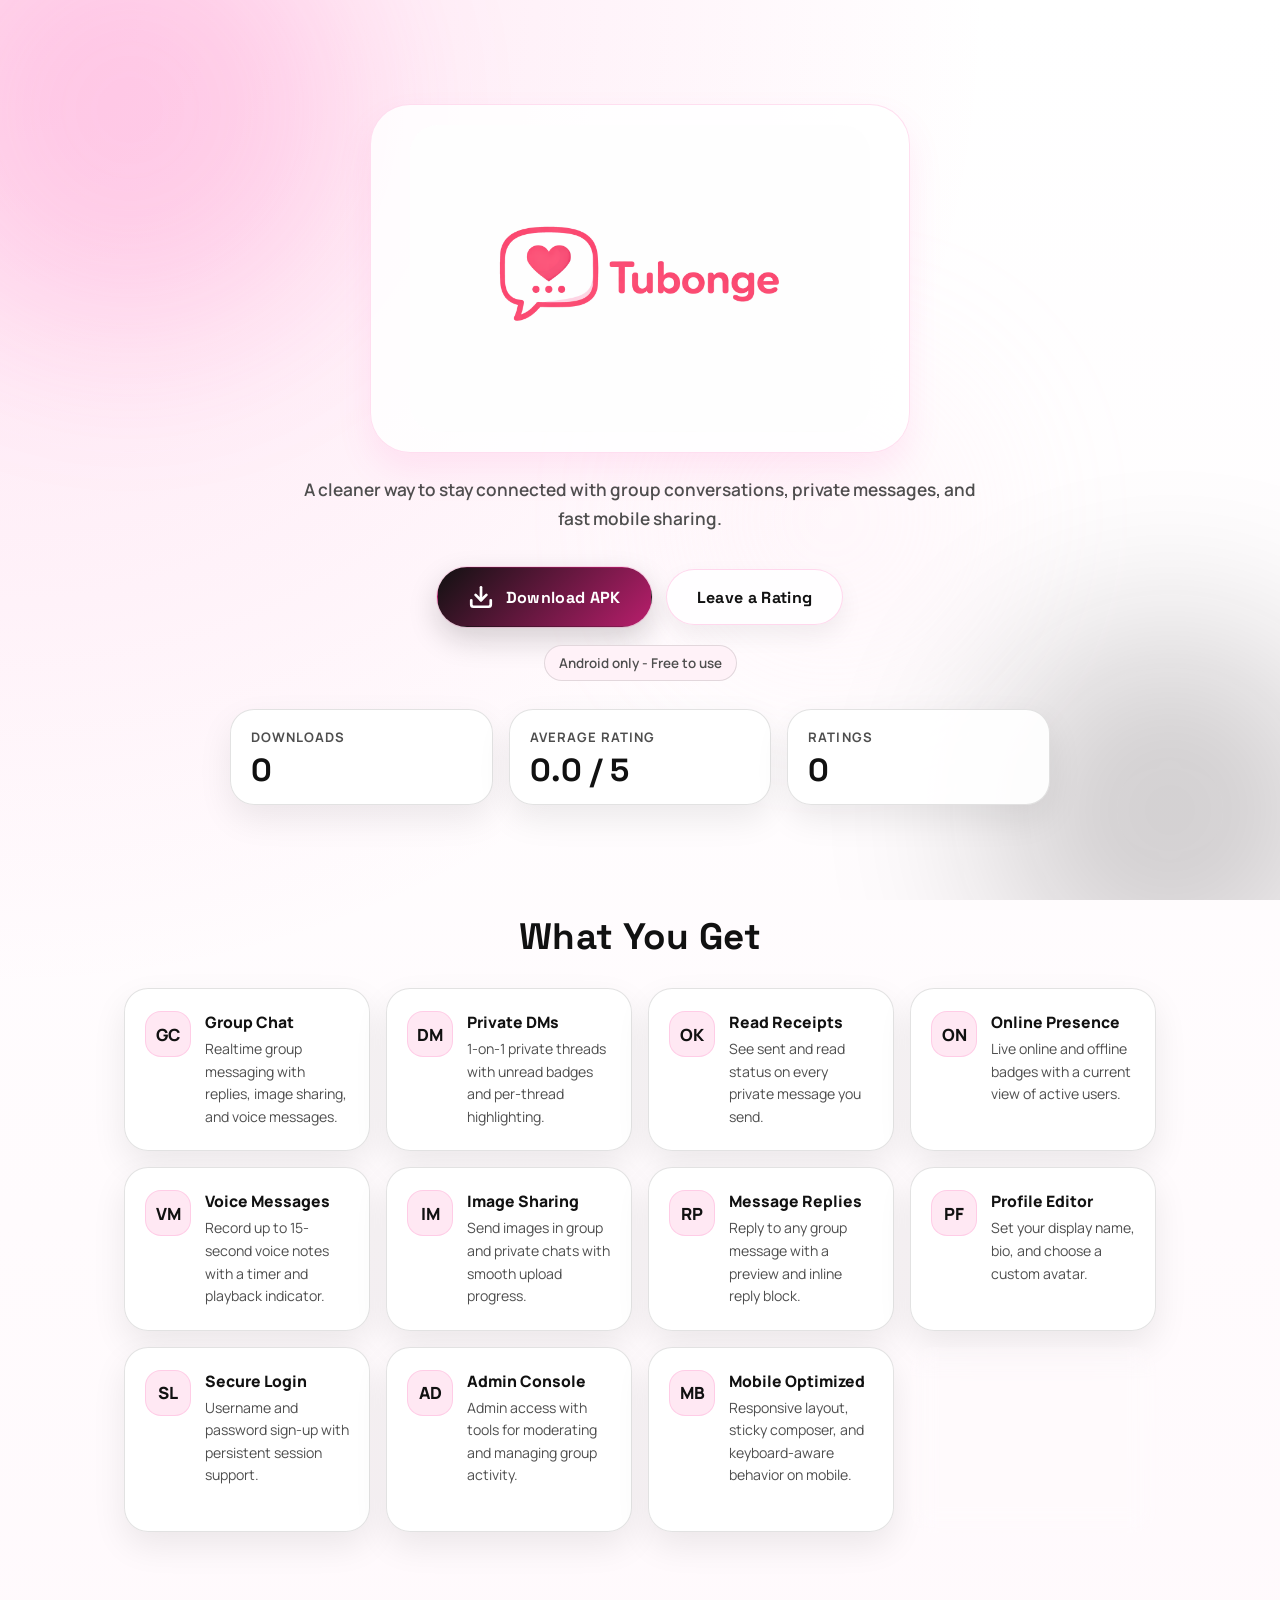
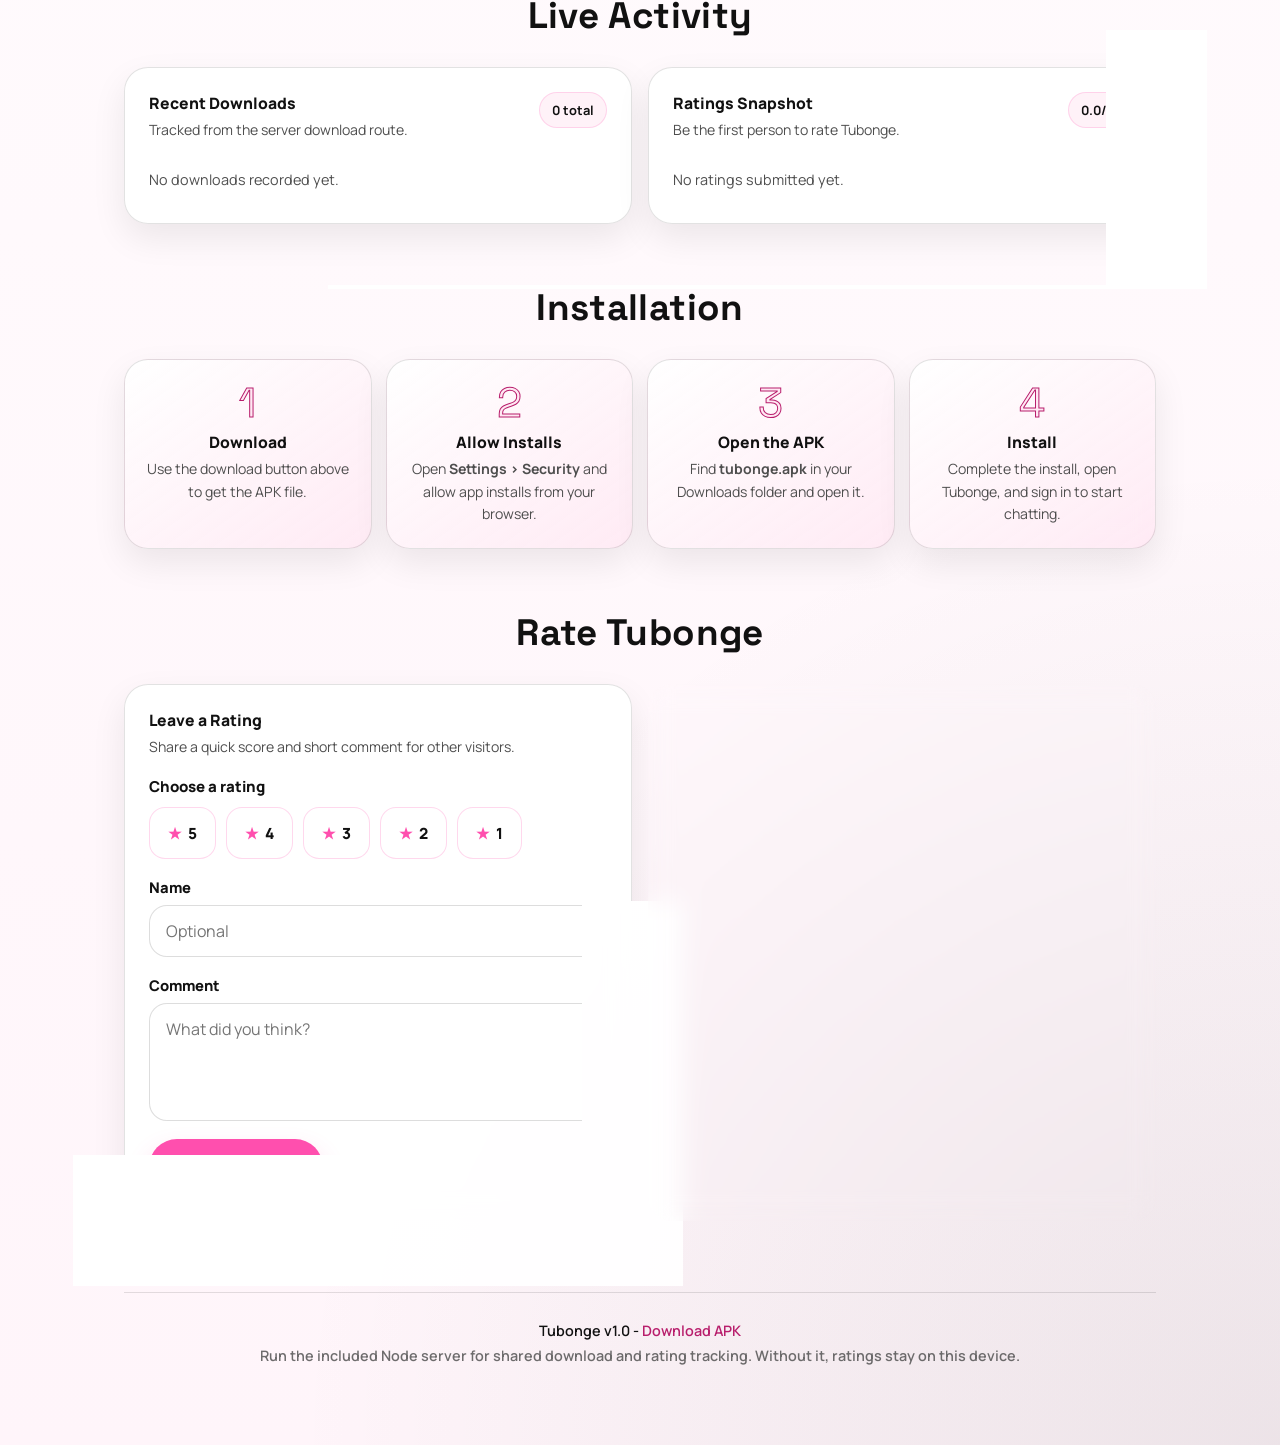
==== commit 6120544f: "FIXED JSON ERRORS" ====
--- a/index.html
+++ b/index.html
@@ -25,7 +25,7 @@
       <p class="tagline">A cleaner way to stay connected with group conversations, private messages, and fast mobile sharing.</p>
 
       <div class="dl-wrap">
-        <a class="btn-download" href="/download/tubonge.apk" download id="dlBtn">
+        <a class="btn-download" href="tubonge.apk" download id="dlBtn">
           <svg width="26" height="26" viewBox="0 0 24 24" fill="none" stroke="currentColor" stroke-width="2.5" stroke-linecap="round" stroke-linejoin="round" aria-hidden="true">
             <path d="M21 15v4a2 2 0 0 1-2 2H5a2 2 0 0 1-2-2v-4" />
             <polyline points="7 10 12 15 17 10" />
@@ -277,8 +277,8 @@
     </section>
 
     <footer>
-      <p>Tubonge v1.0 - <a href="/download/tubonge.apk" download>Download APK</a></p>
-      <p class="footer-note">Run the site through the included Node server so downloads and ratings are stored.</p>
+      <p>Tubonge v1.0 - <a href="tubonge.apk" download>Download APK</a></p>
+      <p class="footer-note">Run the included Node server for shared download and rating tracking. Without it, ratings stay on this device.</p>
     </footer>
   </main>
 
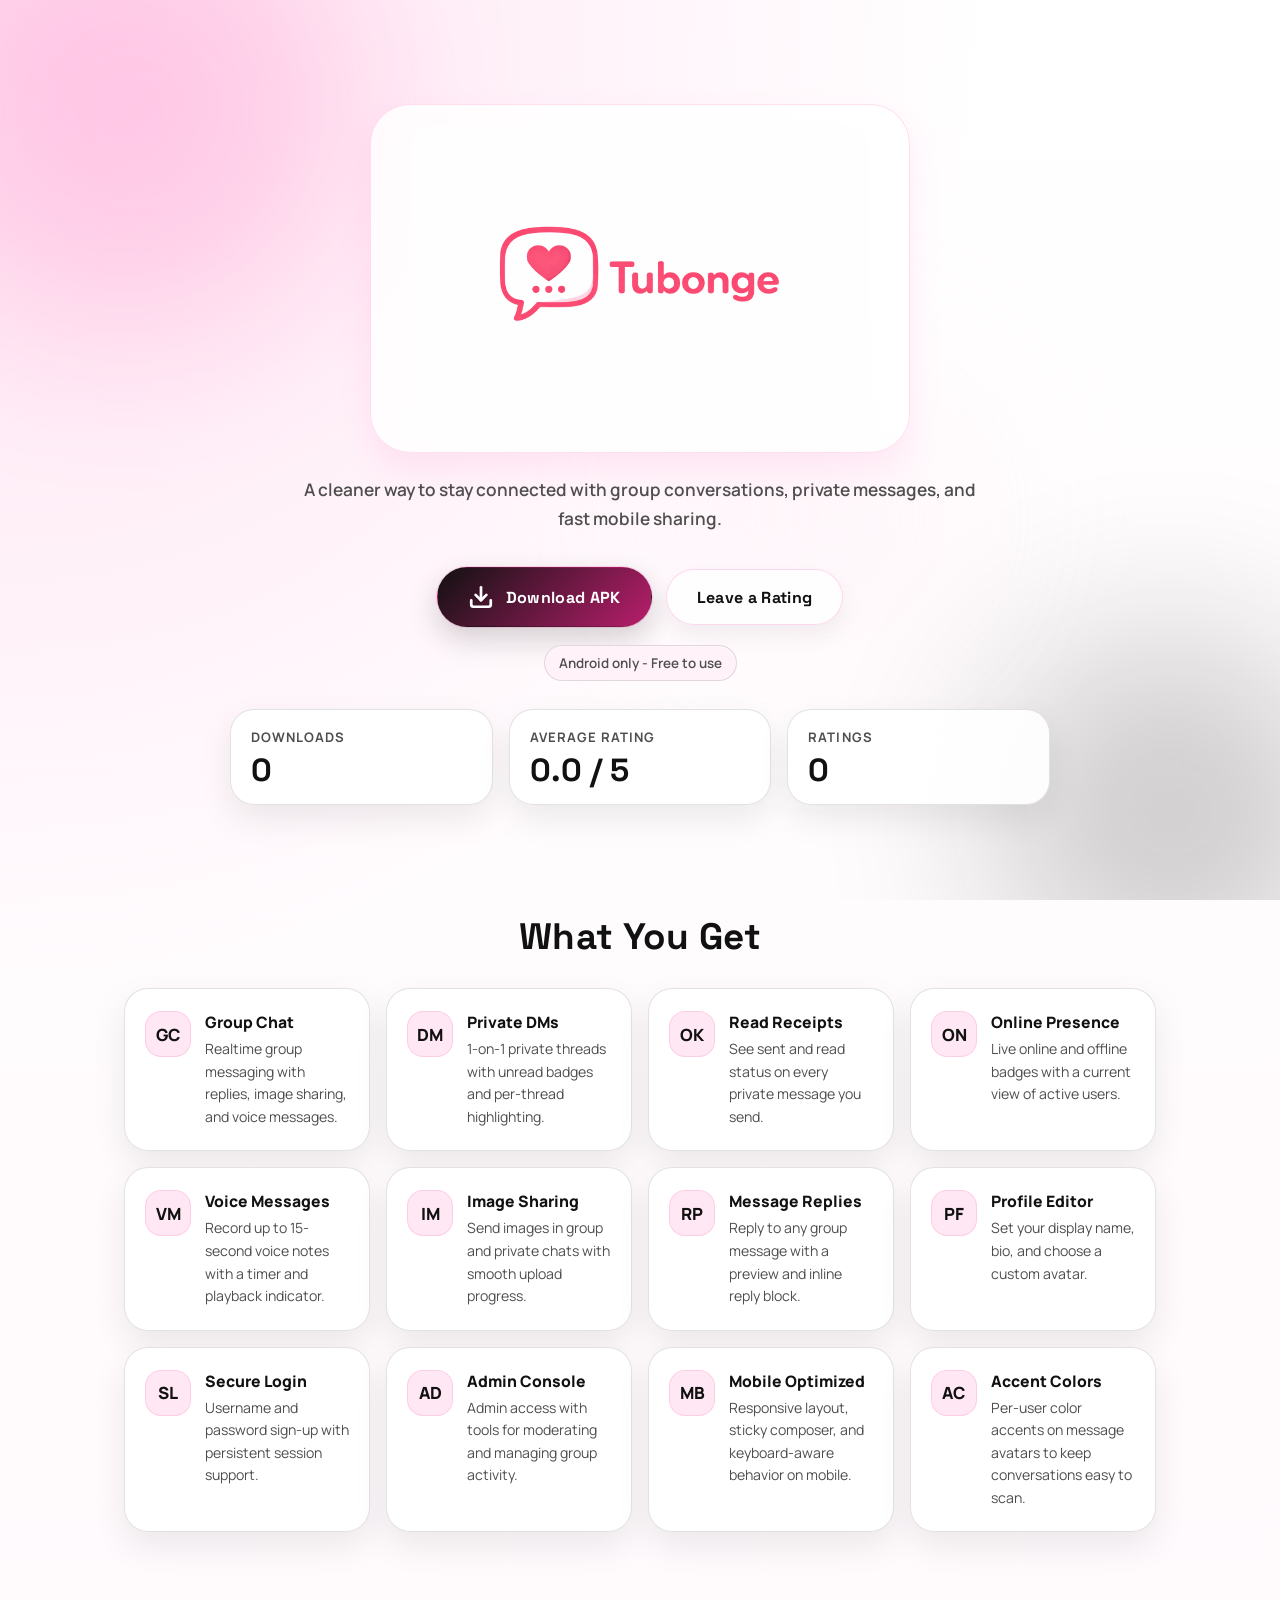
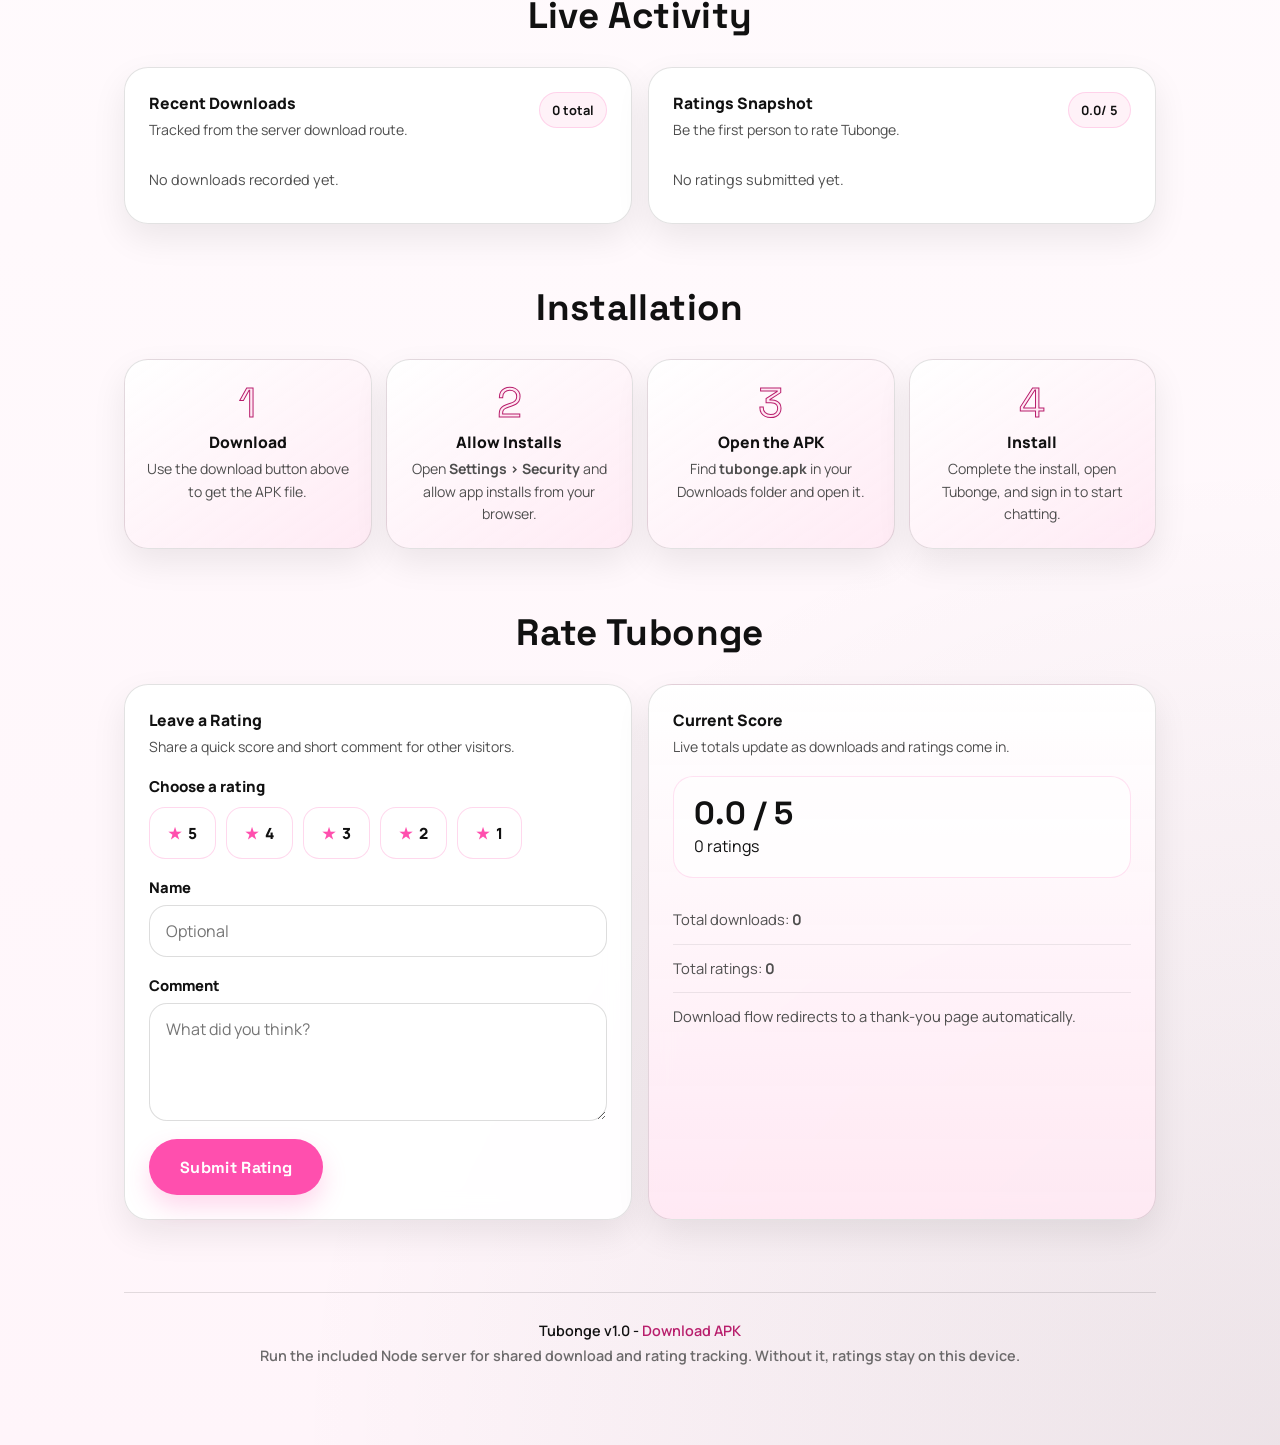
==== commit b544a517: "saving reviews" ====
--- a/index.html
+++ b/index.html
@@ -282,6 +282,6 @@
     </footer>
   </main>
 
-  <script src="app.js" defer></script>
+  <script src="app.js?v=20260306-1" defer></script>
 </body>
 </html>
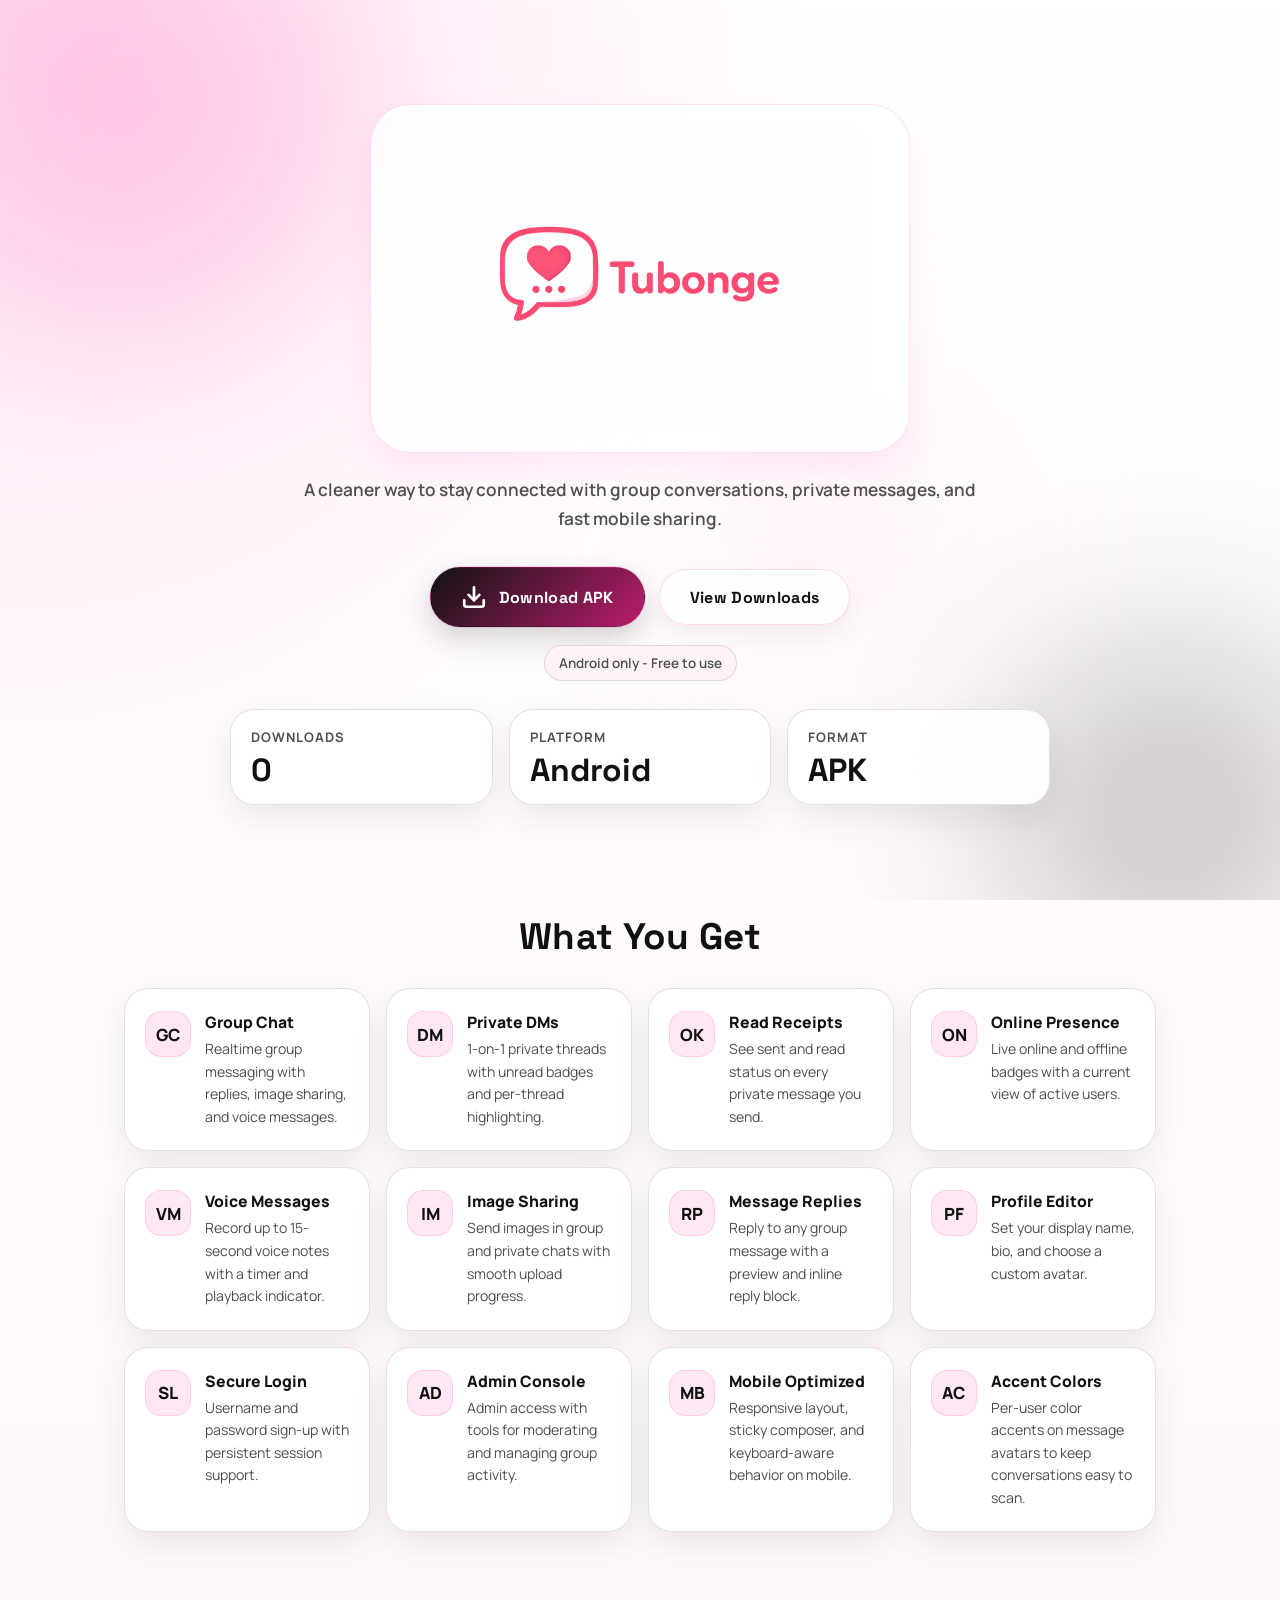
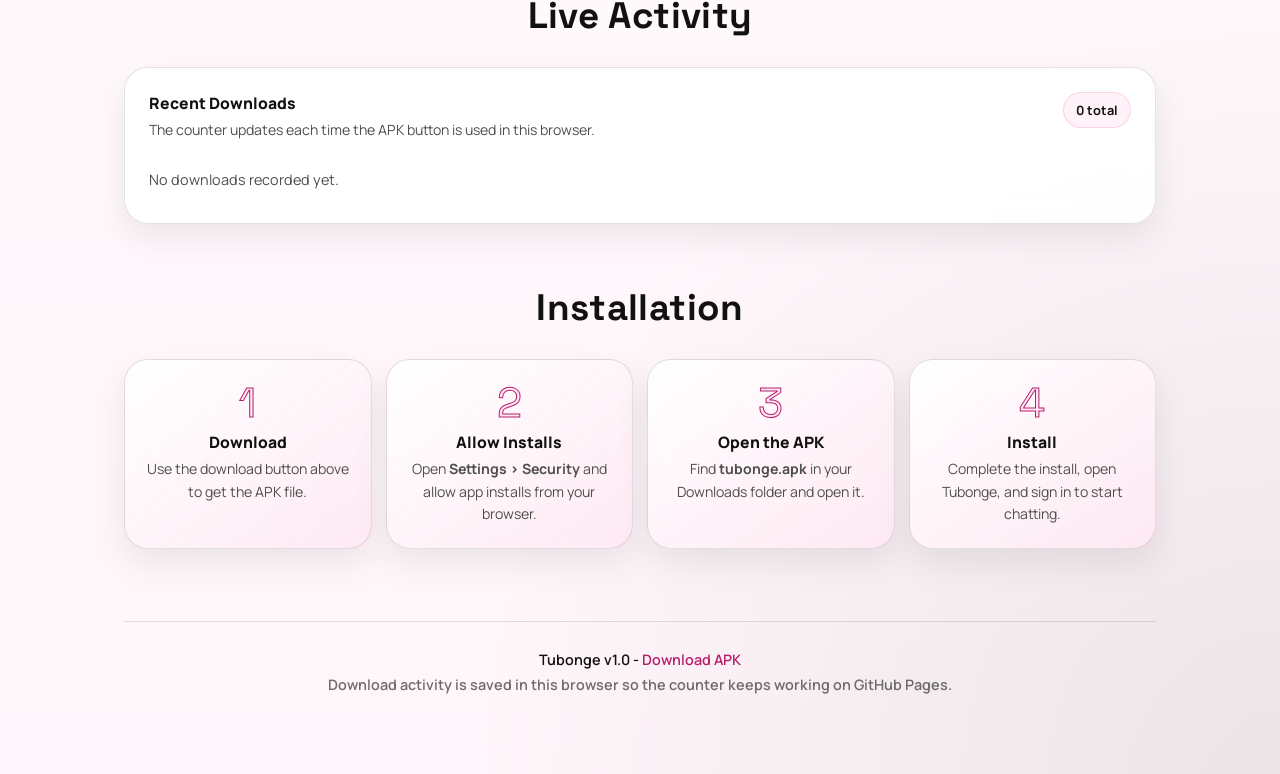
==== commit 30fa5b7d: "no rating" ====
--- a/index.html
+++ b/index.html
@@ -33,7 +33,7 @@
           </svg>
           Download APK
         </a>
-        <a class="btn-secondary" href="#rating-section">Leave a Rating</a>
+        <a class="btn-secondary" href="#activity-title">View Downloads</a>
       </div>
 
       <p class="dl-note"><span>Android only - Free to use</span></p>
@@ -44,12 +44,12 @@
           <strong class="metric-value" data-download-count>0</strong>
         </article>
         <article class="metric-card compact">
-          <span class="metric-label">Average Rating</span>
-          <strong class="metric-value"><span data-average-rating>0.0</span> / 5</strong>
+          <span class="metric-label">Platform</span>
+          <strong class="metric-value">Android</strong>
         </article>
         <article class="metric-card compact">
-          <span class="metric-label">Ratings</span>
-          <strong class="metric-value" data-rating-count>0</strong>
+          <span class="metric-label">Format</span>
+          <strong class="metric-value">APK</strong>
         </article>
       </div>
     </section>
@@ -146,33 +146,18 @@
 
     <section aria-labelledby="activity-title">
       <h2 class="section-title" id="activity-title">Live Activity</h2>
-      <div class="info-grid">
-        <article class="panel-card">
-          <div class="panel-head">
-            <div>
-              <h3>Recent Downloads</h3>
-              <p>Tracked from the server download route.</p>
-            </div>
-            <span class="pill" data-download-count>0 total</span>
+      <article class="panel-card">
+        <div class="panel-head">
+          <div>
+            <h3>Recent Downloads</h3>
+            <p>The counter updates each time the APK button is used in this browser.</p>
           </div>
-          <ul class="activity-list" data-download-list>
-            <li class="empty-state">No downloads recorded yet.</li>
-          </ul>
-        </article>
-
-        <article class="panel-card">
-          <div class="panel-head">
-            <div>
-              <h3>Ratings Snapshot</h3>
-              <p data-rating-summary>Be the first person to rate Tubonge.</p>
-            </div>
-            <span class="pill"><span data-average-rating>0.0</span> / 5</span>
-          </div>
-          <ul class="review-list" data-rating-list>
-            <li class="empty-state">No ratings submitted yet.</li>
-          </ul>
-        </article>
-      </div>
+          <span class="pill" data-download-count>0 total</span>
+        </div>
+        <ul class="activity-list" data-download-list>
+          <li class="empty-state">No downloads recorded yet.</li>
+        </ul>
+      </article>
     </section>
 
     <section class="steps" aria-labelledby="install-title">
@@ -201,87 +186,12 @@
       </div>
     </section>
 
-    <section class="rating-section" id="rating-section" aria-labelledby="rating-title">
-      <h2 class="section-title" id="rating-title">Rate Tubonge</h2>
-      <div class="rating-grid">
-        <article class="panel-card">
-          <div class="panel-head">
-            <div>
-              <h3>Leave a Rating</h3>
-              <p>Share a quick score and short comment for other visitors.</p>
-            </div>
-          </div>
-
-          <form class="rating-form" id="ratingForm">
-            <fieldset class="rating-stars">
-              <legend>Choose a rating</legend>
-              <div class="star-row">
-                <div class="star-option">
-                  <input type="radio" id="star5" name="stars" value="5" />
-                  <label for="star5">5</label>
-                </div>
-                <div class="star-option">
-                  <input type="radio" id="star4" name="stars" value="4" />
-                  <label for="star4">4</label>
-                </div>
-                <div class="star-option">
-                  <input type="radio" id="star3" name="stars" value="3" />
-                  <label for="star3">3</label>
-                </div>
-                <div class="star-option">
-                  <input type="radio" id="star2" name="stars" value="2" />
-                  <label for="star2">2</label>
-                </div>
-                <div class="star-option">
-                  <input type="radio" id="star1" name="stars" value="1" />
-                  <label for="star1">1</label>
-                </div>
-              </div>
-            </fieldset>
-
-            <label class="field">
-              <span>Name</span>
-              <input type="text" name="name" maxlength="40" placeholder="Optional" />
-            </label>
-
-            <label class="field">
-              <span>Comment</span>
-              <textarea name="comment" rows="4" maxlength="240" placeholder="What did you think?"></textarea>
-            </label>
-
-            <div class="form-actions">
-              <button class="btn-secondary solid" type="submit">Submit Rating</button>
-              <p class="form-status" id="ratingStatus" aria-live="polite"></p>
-            </div>
-          </form>
-        </article>
-
-        <article class="panel-card highlight-card">
-          <div class="panel-head">
-            <div>
-              <h3>Current Score</h3>
-              <p>Live totals update as downloads and ratings come in.</p>
-            </div>
-          </div>
-          <div class="score-card">
-            <strong><span data-average-rating>0.0</span> / 5</strong>
-            <span><span data-rating-count>0</span> ratings</span>
-          </div>
-          <ul class="mini-list">
-            <li>Total downloads: <strong data-download-count>0</strong></li>
-            <li>Total ratings: <strong data-rating-count>0</strong></li>
-            <li>Download flow redirects to a thank-you page automatically.</li>
-          </ul>
-        </article>
-      </div>
-    </section>
-
     <footer>
       <p>Tubonge v1.0 - <a href="tubonge.apk" download>Download APK</a></p>
-      <p class="footer-note">Run the included Node server for shared download and rating tracking. Without it, ratings stay on this device.</p>
+      <p class="footer-note">Download activity is saved in this browser so the counter keeps working on GitHub Pages.</p>
     </footer>
   </main>
 
-  <script src="app.js?v=20260306-1" defer></script>
+  <script src="app.js?v=20260306-2" defer></script>
 </body>
 </html>
--- a/styles.css
+++ b/styles.css
@@ -174,8 +174,7 @@
 }
 
 .btn-download,
-.btn-secondary,
-.rating-form button {
+.btn-secondary {
   display: inline-flex;
   align-items: center;
   justify-content: center;
@@ -200,8 +199,7 @@
 }
 
 .btn-download:hover,
-.btn-secondary:hover,
-.rating-form button:hover {
+.btn-secondary:hover {
   transform: translateY(-2px);
 }
 
@@ -220,8 +218,7 @@
   box-shadow: 0 10px 24px rgba(17, 17, 17, 0.06);
 }
 
-.btn-secondary.solid,
-.rating-form button {
+.btn-secondary.solid {
   background: var(--accent);
   color: var(--white);
   border-color: transparent;
@@ -244,7 +241,6 @@
 }
 
 .hero-metrics,
-.rating-grid,
 .info-grid {
   display: grid;
   gap: 16px;
@@ -346,25 +342,19 @@
 .feat-text p,
 .panel-head p,
 .step p,
-.footer-note,
-.mini-list,
-.form-status {
+.footer-note {
   color: var(--ink-soft);
 }
 
 .feat-text p,
 .step p,
-.mini-list,
 .panel-head p,
-.form-status,
-.review-meta,
 .activity-meta {
   font-size: 0.88rem;
   line-height: 1.6;
 }
 
-.info-grid,
-.rating-grid {
+.info-grid {
   grid-template-columns: repeat(auto-fit, minmax(320px, 1fr));
 }
 
@@ -398,59 +388,31 @@
   white-space: nowrap;
 }
 
-.activity-list,
-.review-list,
-.mini-list {
+.activity-list {
   list-style: none;
 }
 
-.activity-list li,
-.review-list li,
-.mini-list li {
+.activity-list li {
   border-top: 1px solid rgba(17, 17, 17, 0.08);
 }
 
-.activity-list li:first-child,
-.review-list li:first-child,
-.mini-list li:first-child {
+.activity-list li:first-child {
   border-top: 0;
 }
 
-.activity-item,
-.review-item {
+.activity-item {
   padding: 14px 0;
 }
 
-.activity-title,
-.review-name {
+.activity-title {
   display: block;
   font-size: 0.94rem;
   font-weight: 800;
 }
 
-.activity-meta,
-.review-meta {
+.activity-meta {
   display: block;
   margin-top: 3px;
-}
-
-.review-header {
-  display: flex;
-  justify-content: space-between;
-  align-items: center;
-  gap: 16px;
-}
-
-.review-stars {
-  color: var(--accent-strong);
-  font-weight: 800;
-  font-size: 0.9rem;
-}
-
-.review-comment {
-  margin-top: 8px;
-  font-size: 0.9rem;
-  line-height: 1.6;
 }
 
 .empty-state {
@@ -486,143 +448,6 @@
   -webkit-text-stroke: 1px var(--accent-strong);
 }
 
-.rating-section {
-  margin-top: 60px;
-}
-
-.rating-form {
-  display: grid;
-  gap: 18px;
-}
-
-.rating-stars {
-  border: 0;
-}
-
-.rating-stars legend {
-  margin-bottom: 10px;
-  font-size: 0.94rem;
-  font-weight: 800;
-}
-
-.star-row {
-  display: flex;
-  flex-wrap: wrap;
-  gap: 10px;
-}
-
-.star-option {
-  position: relative;
-}
-
-.star-option input {
-  position: absolute;
-  opacity: 0;
-  pointer-events: none;
-}
-
-.star-option label {
-  display: inline-flex;
-  align-items: center;
-  justify-content: center;
-  min-width: 58px;
-  height: 52px;
-  padding: 0 18px;
-  border-radius: 16px;
-  border: 1px solid rgba(255, 79, 174, 0.22);
-  background: var(--surface);
-  color: var(--ink);
-  font-size: 0.96rem;
-  font-weight: 800;
-  cursor: pointer;
-  transition: transform 0.18s ease, background-color 0.18s ease, color 0.18s ease, border-color 0.18s ease;
-}
-
-.star-option label::before {
-  content: "\2605";
-  margin-right: 7px;
-  color: var(--accent);
-  font-size: 0.95rem;
-}
-
-.star-option input:checked + label {
-  background: var(--accent);
-  color: var(--white);
-  border-color: var(--accent-strong);
-}
-
-.star-option input:checked + label::before {
-  color: var(--white);
-}
-
-.field {
-  display: grid;
-  gap: 8px;
-}
-
-.field span {
-  font-size: 0.92rem;
-  font-weight: 800;
-}
-
-.field input,
-.field textarea {
-  width: 100%;
-  padding: 14px 16px;
-  border-radius: 18px;
-  border: 1px solid rgba(17, 17, 17, 0.14);
-  background: rgba(255, 255, 255, 0.96);
-  font: inherit;
-  color: var(--ink);
-  resize: vertical;
-  transition: border-color 0.18s ease, box-shadow 0.18s ease;
-}
-
-.field input:focus,
-.field textarea:focus {
-  outline: none;
-  border-color: rgba(255, 79, 174, 0.4);
-  box-shadow: 0 0 0 4px rgba(255, 79, 174, 0.12);
-}
-
-.form-actions {
-  display: flex;
-  align-items: center;
-  gap: 14px;
-  flex-wrap: wrap;
-}
-
-.form-status.is-error {
-  color: #9f164f;
-}
-
-.form-status.is-success {
-  color: #187d47;
-}
-
-.score-card {
-  display: flex;
-  flex-direction: column;
-  gap: 6px;
-  margin-bottom: 18px;
-  padding: 20px;
-  border-radius: 20px;
-  background: rgba(255, 255, 255, 0.7);
-  border: 1px solid rgba(255, 79, 174, 0.16);
-}
-
-.score-card strong {
-  font-family: "Space Grotesk", sans-serif;
-  font-size: 2rem;
-  line-height: 1;
-}
-
-.mini-list li {
-  padding: 12px 0;
-  font-size: 0.92rem;
-  line-height: 1.6;
-}
-
 footer {
   text-align: center;
   margin-top: 72px;
@@ -667,16 +492,13 @@
   }
 
   .dl-wrap,
-  .form-actions,
-  .panel-head,
-  .review-header {
+  .panel-head {
     flex-direction: column;
     align-items: stretch;
   }
 
   .btn-download,
-  .btn-secondary,
-  .rating-form button {
+  .btn-secondary {
     width: 100%;
   }
 
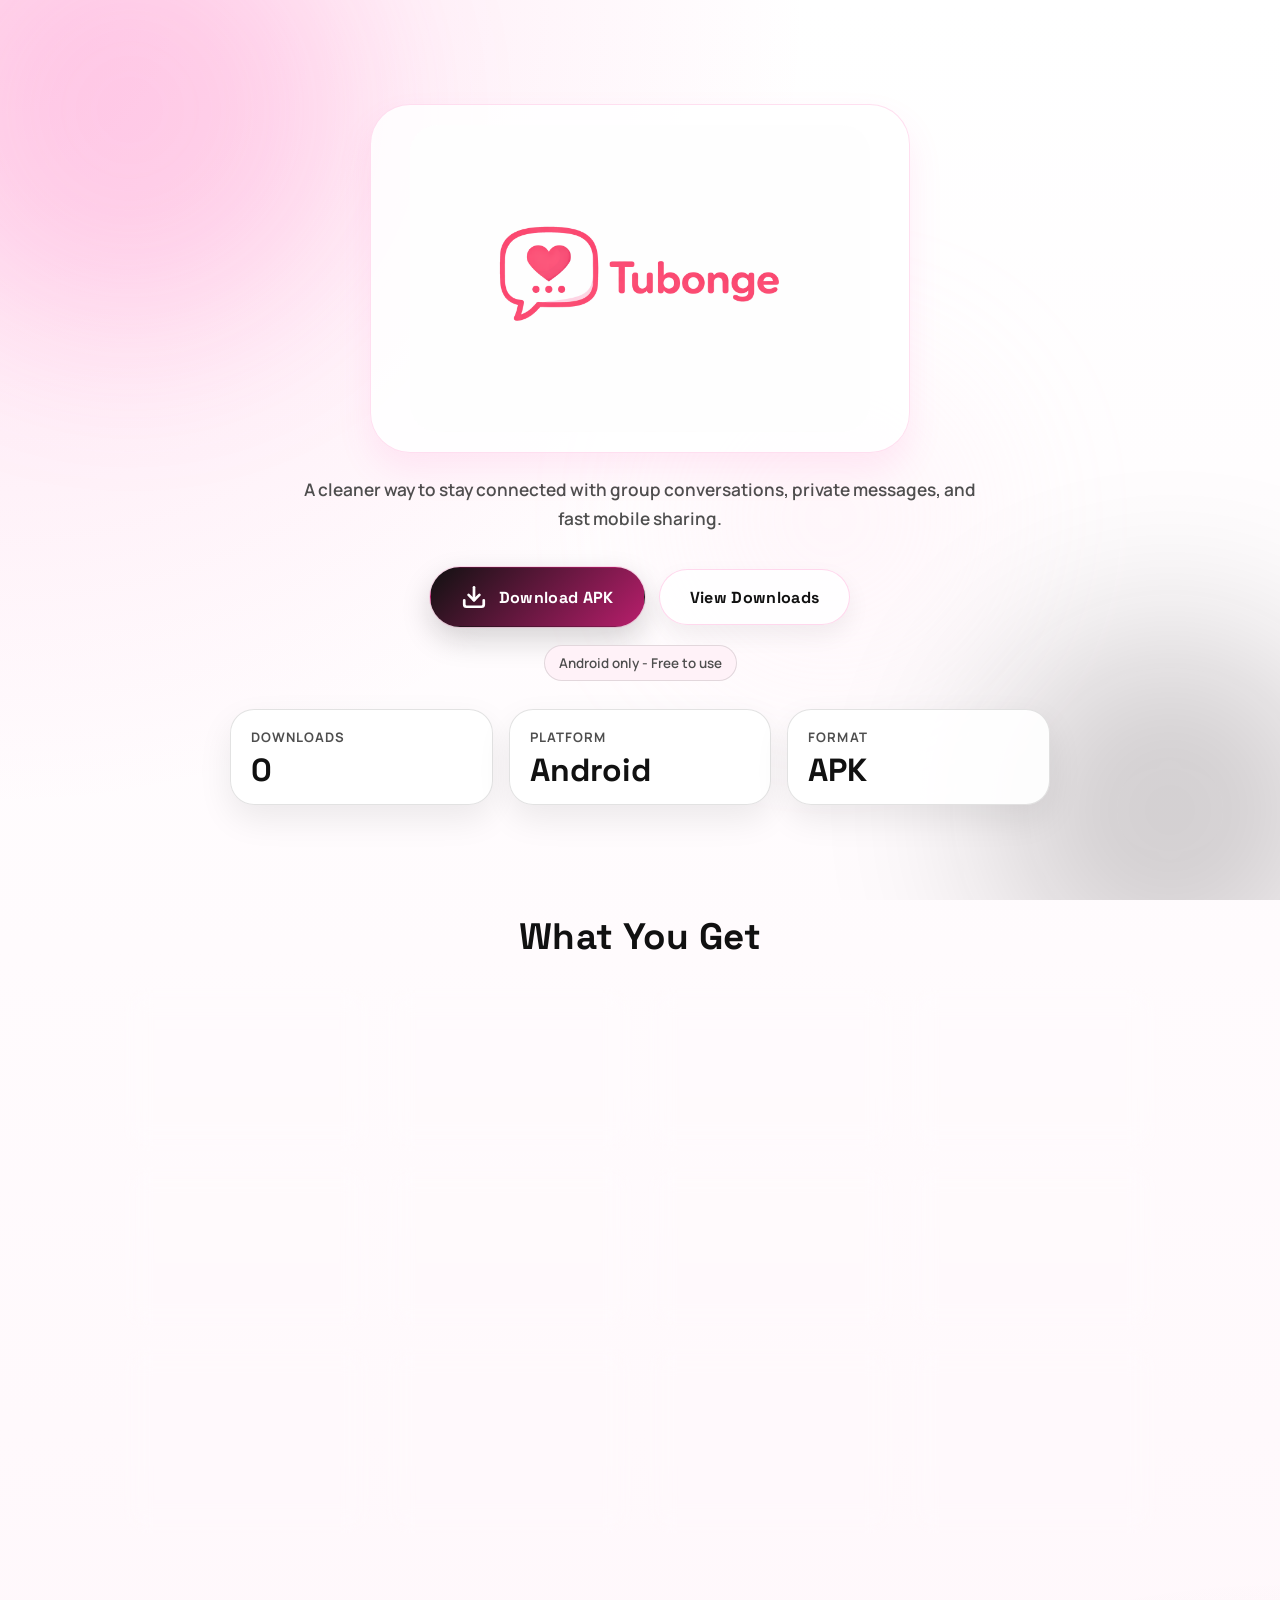
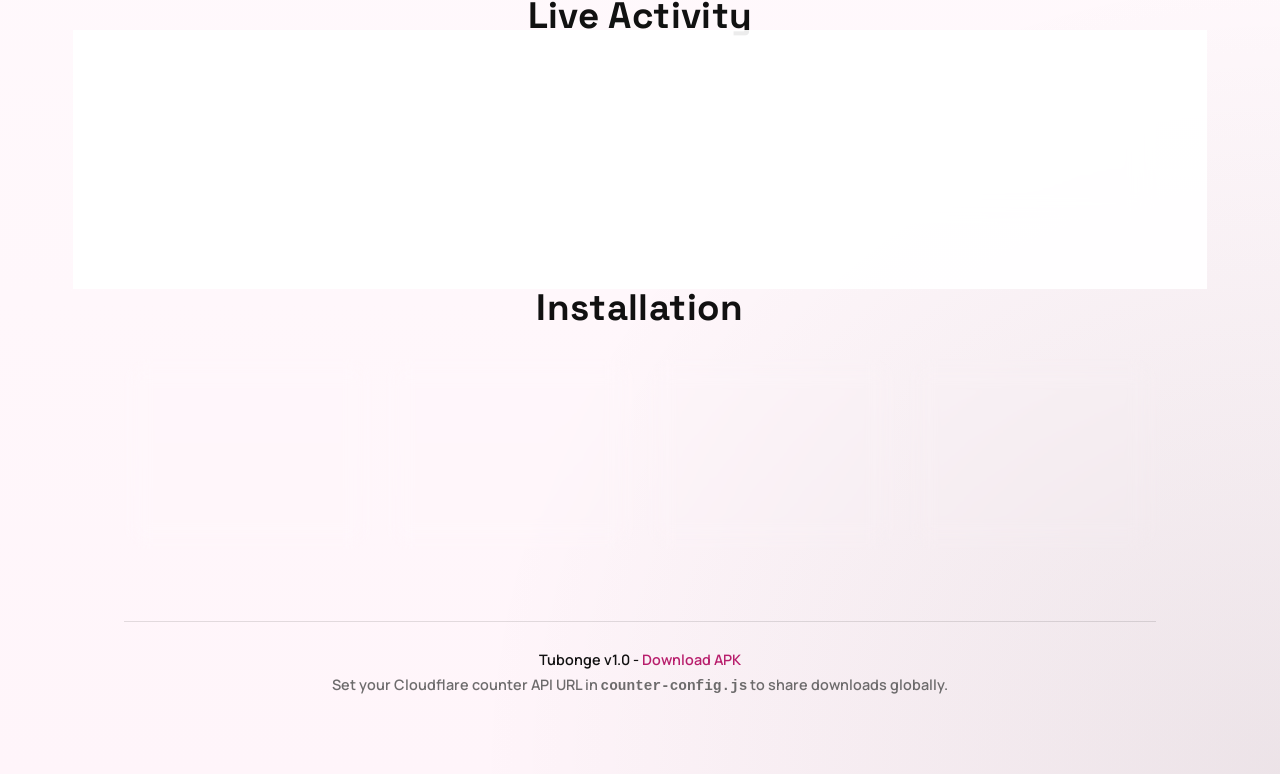
==== commit f4b340a3: "counter" ====
--- a/index.html
+++ b/index.html
@@ -150,7 +150,7 @@
         <div class="panel-head">
           <div>
             <h3>Recent Downloads</h3>
-            <p>The counter updates each time the APK button is used in this browser.</p>
+            <p>The counter updates each time the APK button is used.</p>
           </div>
           <span class="pill" data-download-count>0 total</span>
         </div>
@@ -188,10 +188,11 @@
 
     <footer>
       <p>Tubonge v1.0 - <a href="tubonge.apk" download>Download APK</a></p>
-      <p class="footer-note">Download activity is saved in this browser so the counter keeps working on GitHub Pages.</p>
+      <p class="footer-note">Set your Cloudflare counter API URL in <code>counter-config.js</code> to share downloads globally.</p>
     </footer>
   </main>
 
-  <script src="app.js?v=20260306-2" defer></script>
+  <script src="counter-config.js?v=20260306-3" defer></script>
+  <script src="app.js?v=20260306-3" defer></script>
 </body>
 </html>
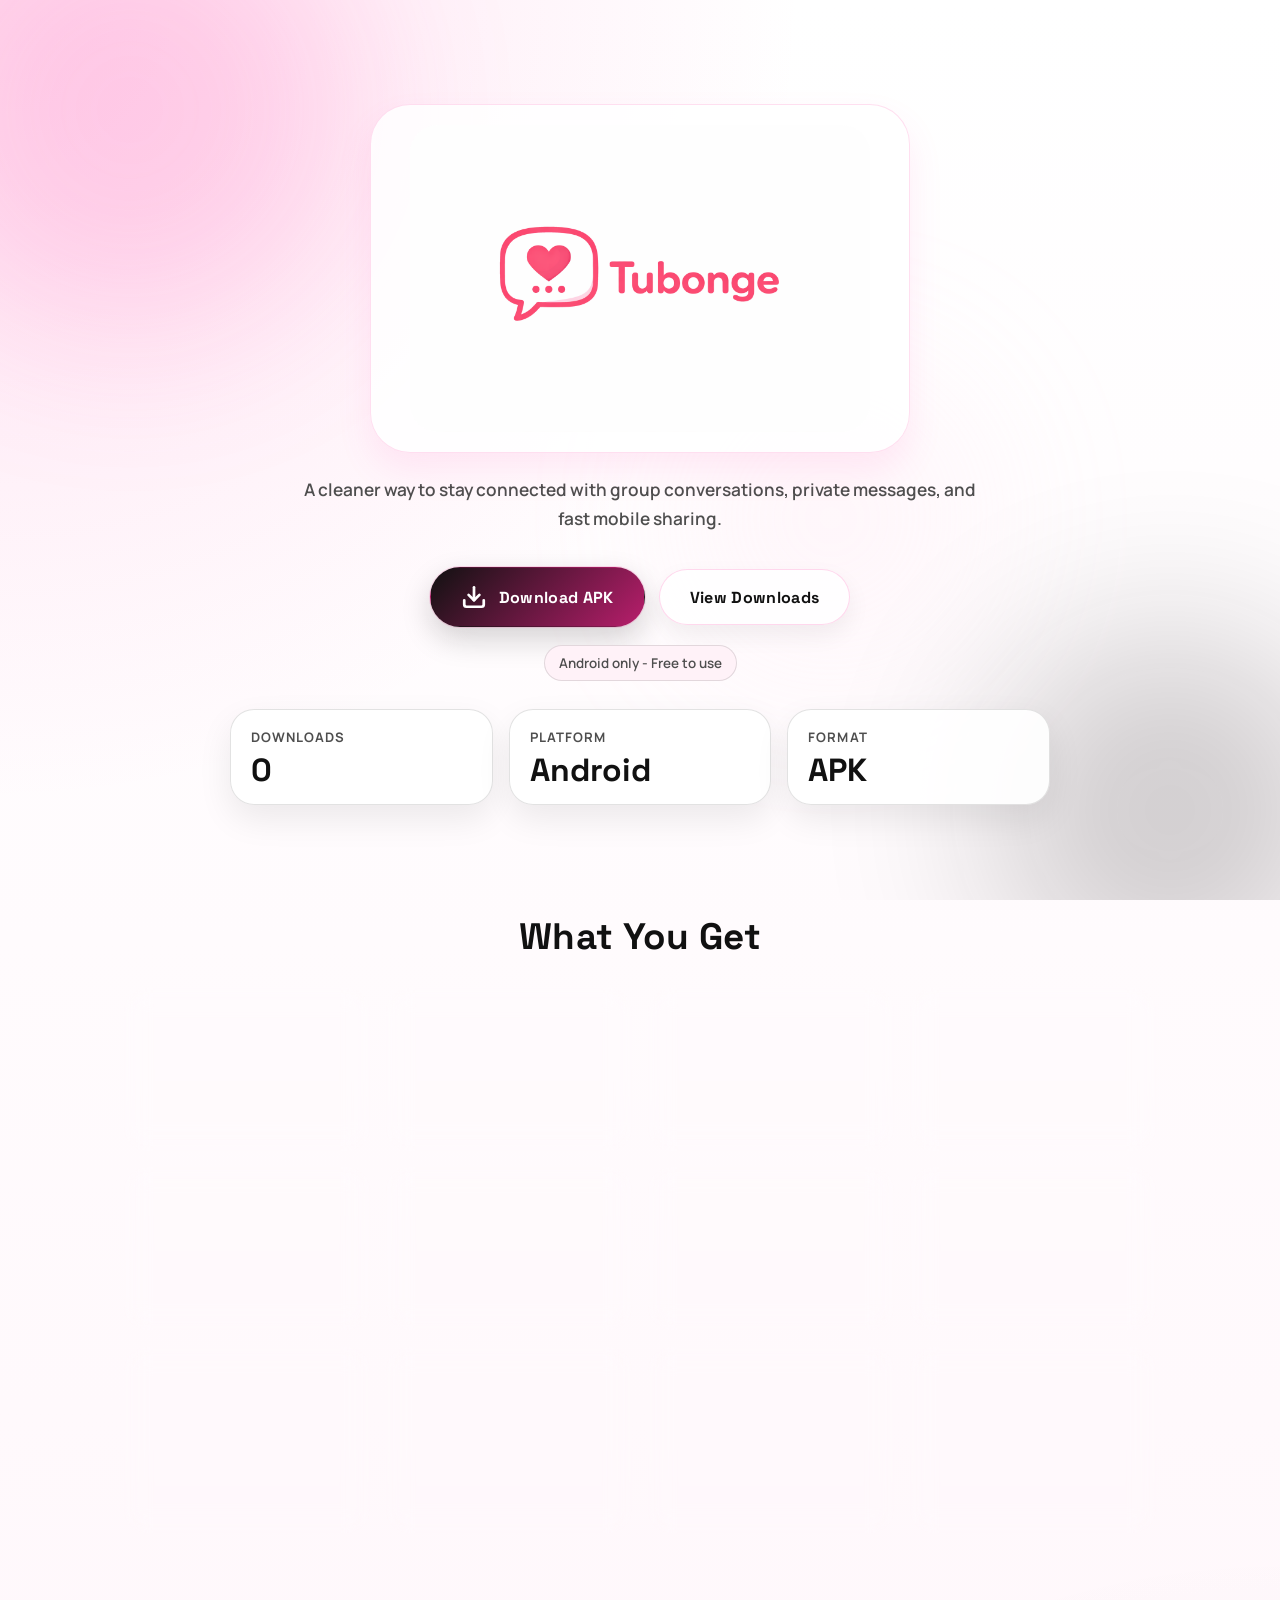
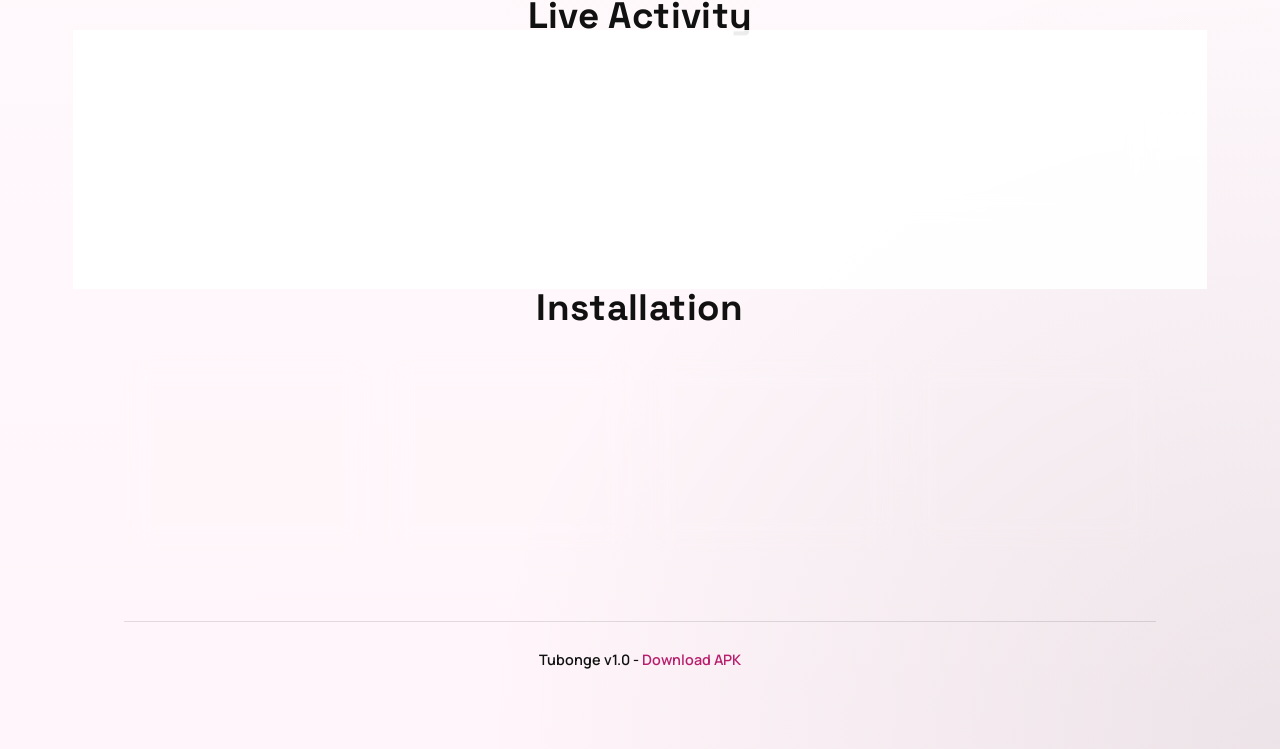
==== commit 8dd96e52: "gg" ====
--- a/index.html
+++ b/index.html
@@ -188,7 +188,7 @@
 
     <footer>
       <p>Tubonge v1.0 - <a href="tubonge.apk" download>Download APK</a></p>
-      <p class="footer-note">Set your Cloudflare counter API URL in <code>counter-config.js</code> to share downloads globally.</p>
+      
     </footer>
   </main>
 
